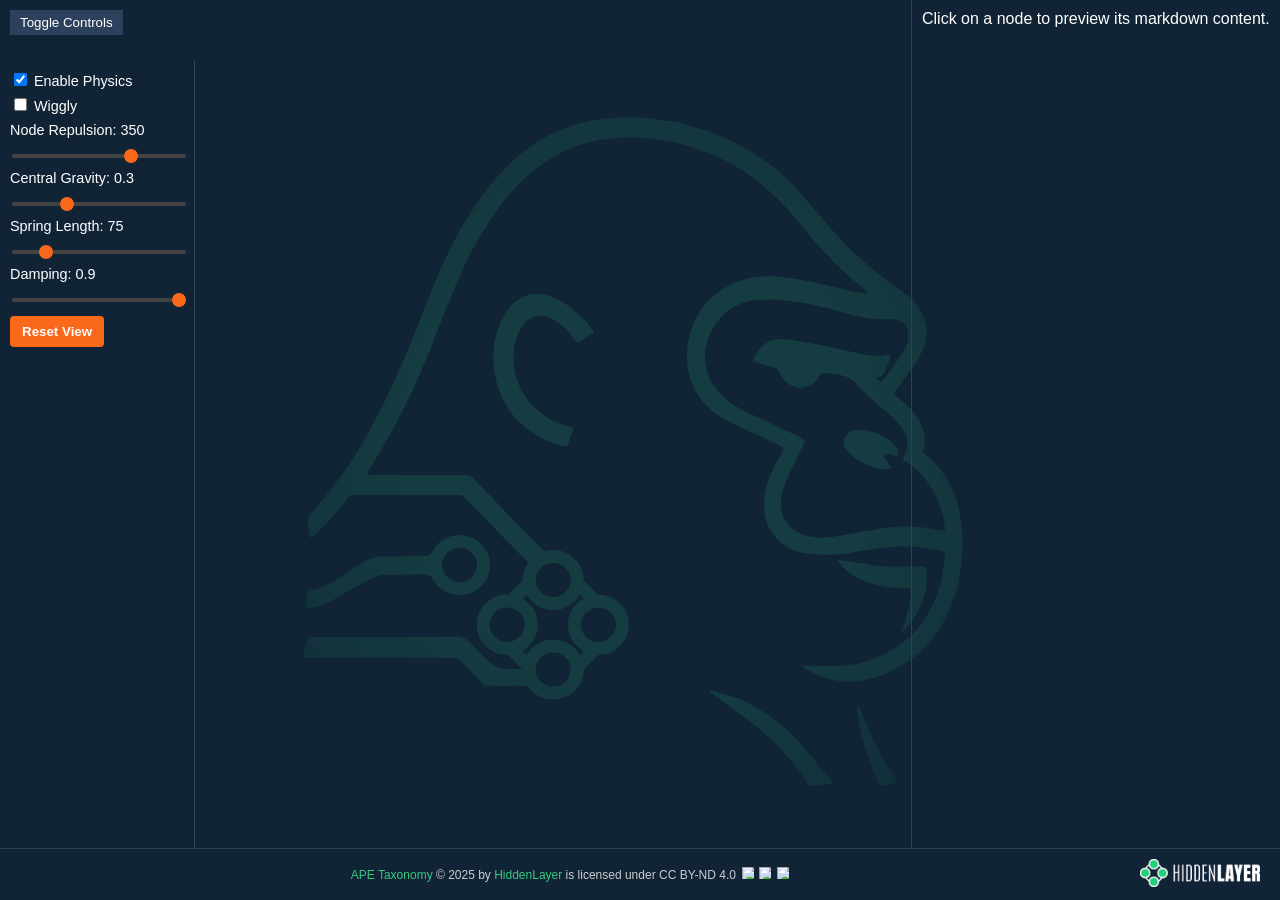
==== docs/index.html @ b2e397ca "Create index.html" ====
<!DOCTYPE html>
<html lang="en">
<head>
  <meta charset="UTF-8">
  <title>APE Viewer</title>
  <script src="https://unpkg.com/vis-network/standalone/umd/vis-network.min.js"></script>
  <script src="https://cdn.jsdelivr.net/npm/marked/marked.min.js"></script>
  <style>
    body {
      /* Removed full-page background image to avoid duplication */
      background-size: cover;
      background-position: center;
      background-repeat: no-repeat;
      font-family: sans-serif;
      margin: 0;
      padding: 0;
      background-color: #102436;
      color: white;
      display: flex;
      flex-direction: column;
      height: 100vh;
    }
    #main {
      position: relative;
    }
    #main::before {
      content: "";
      position: fixed;
      top: 50%;
      left: 50%;
      transform: translate(-50%, -50%);
      width: 75vw;
      height: 75vh;
      background-image: url('img/New_Ape.svg');
      background-size: contain;
      background-position: center;
      background-repeat: no-repeat;
      opacity: 0.15;
      z-index: -1;
      mask-image: radial-gradient(circle, rgba(0,0,0,1) 40%, rgba(0,0,0,0) 100%);
      -webkit-mask-image: radial-gradient(circle, rgba(0,0,0,1) 40%, rgba(0,0,0,0) 100%);
    }
    #sidebar, #network, #preview {
      background-color: transparent !important;
      backdrop-filter: none;
      border: none;
      box-shadow: none;
      z-index: 1;
      position: relative;
      color: white;
      padding: 10px;
      flex: 1;
      overflow-y: auto;
    }
    #main {
      display: flex;
      flex: 1;
      overflow: hidden;
    }
    #sidebar {
      margin-top: 60px;
      width: 125px;
      border-right: 1px solid rgba(255, 255, 255, 0.15);
      padding: 10px;
      transition: width 0.3s ease;
      background-color: transparent;
    }
    #sidebar.hidden {
      display: none;
    }
    #toggle-sidebar {
      position: absolute;
      top: 10px;
      left: 10px;
      background: #2e415c;
      color: white;
      border: none;
      padding: 5px 10px;
      cursor: pointer;
      z-index: 1000;
    }
    #network {
      flex: 2;
      position: relative;
      background-color: transparent;
    }
    #network::before {
      content: "";
      position: absolute;
      top: 0;
      left: 0;
      width: 100%;
      height: 100%;
      background-image: url('ape_no_background.png');
      background-size: cover;
      background-position: center;
      background-repeat: no-repeat;
      opacity: 0.15;
      z-index: 0;
    }
    #network canvas {
      position: relative;
      z-index: 1;
    }
    #network::before {
      content: "";
      display: none;
    }
    #network canvas {
      position: relative;
      z-index: 1;
    }
     #sidebar{
      flex: 0.5;
      background-color: #102436;
      position: relative;
    }
    #network{
      flex: 2;
      background-color: #102436;
      position: relative;
    }
    #preview {
      background-color: transparent;
      flex: 1;
      padding: 10px;
      background-color: #1b2d47;
      overflow-y: auto;
      border-left: 1px solid #2e415c;
      color: white;
    }
    .slider-group {
      margin-top: 8px;
    }
    .slider-group label {
      display: block;
      margin-bottom: 4px;
    }
    input[type="range"] {
      width: 100%;
    }
    #preview h1 {
      color: #37C980;
    }
    #preview h2 {
      color: #FFCE02;
    }
    #preview h3 {
      color: #2D84C1;
    }
    #preview p, #preview li, #preview code {
      color: white;
    }
    #preview pre code {
      display: block;
      background: #333;
      padding: 10px;
      border-radius: 4px;
      white-space: pre-wrap;
      word-wrap: break-word;
      overflow-x: hidden;
    }
    a.wikilink {
      color: #37C980;
      cursor: pointer;
    }
    #preview a {
      color: #FA681B;
    }
    #sidebar label,
  .slider-group label {
    font-size: 0.9rem;
    font-weight: 500;
    margin-bottom: 6px;
    display: block;
  }
  #sidebar input[type="range"] {
    appearance: none;
    height: 4px;
    border-radius: 2px;
    background: #444;
    outline: none;
    margin-top: 4px;
  }
  #sidebar input[type="range"]::-webkit-slider-thumb {
    appearance: none;
    width: 14px;
    height: 14px;
    border-radius: 50%;
    background: #FA681B;
    cursor: pointer;
  }
  #sidebar button#reset-view {
    margin-top: 10px;
    background-color: #FA681B;
    color: #fff;
    border: none;
    padding: 8px 12px;
    border-radius: 4px;
    font-weight: bold;
    cursor: pointer;
    transition: background-color 0.3s ease;
  }
  #sidebar button#reset-view:hover {
    background-color: #cc5600;
  }
</style>
</head>
<body>
  <button id="toggle-sidebar">Toggle Controls</button>
  <div id="main">
    <div id="sidebar">
      <label><input type="checkbox" id="toggle-physics" checked> Enable Physics</label>
      <label><input type="checkbox" id="toggle-smooth"> Wiggly</label>
      <div class="slider-group">
        <label for="repulsion">Node Repulsion: <span id="repulsion-val">350</span></label>
        <input type="range" id="repulsion" min="0" max="500" value="350">
      </div>
      <div class="slider-group">
        <label for="central-gravity">Central Gravity: <span id="gravity-val">0.3</span></label>
        <input type="range" id="central-gravity" min="0" max="1" step="0.01" value="0.3">
      </div>
      <div class="slider-group">
        <label for="spring-length">Spring Length: <span id="spring-length-val">75</span></label>
        <input type="range" id="spring-length" min="10" max="400" value="75">
      </div>
      <div class="slider-group">
        <label for="damping">Damping: <span id="damping-val">0.9</span></label>
        <input type="range" id="damping" min="0.01" max="0.5" step="0.01" value="0.9">
      </div>
      <button id="reset-view">Reset View</button>
    </div>
    <div id="network"></div>
    <div id="preview">Click on a node to preview its markdown content.</div></div>
<div style="width: 100%; display: flex; justify-content: space-between; align-items: center; padding: 10px 20px; font-size: 0.75rem; font-family: sans-serif; color: #ccc; border-top: 1px solid #2e415c; background-color: #102436; box-sizing: border-box;">
  <div style="flex: 1; text-align: center;">
    <a href="https://github.com/hiddenlayerai/ape-taxonomy" style="color: #37C980; text-decoration: none;">APE Taxonomy</a> © 2025 by
    <a href="https://hiddenlayer.com" style="color: #37C980; text-decoration: none;">HiddenLayer</a> is licensed under
    <a href="https://creativecommons.org/licenses/by-nd/4.0/" style="color: #ccc; text-decoration: none;">CC BY-ND 4.0</a>
    <img src="https://mirrors.creativecommons.org/presskit/icons/cc.svg" style="max-width: 1em; max-height:1em; margin-left: .2em;">
    <img src="https://mirrors.creativecommons.org/presskit/icons/by.svg" style="max-width: 1em; max-height:1em; margin-left: .2em;">
    <img src="https://mirrors.creativecommons.org/presskit/icons/nd.svg" style="max-width: 1em; max-height:1em; margin-left: .2em;">
  </div>
  <div style="flex-shrink: 0;">
    <img src="img/HL_Logo_Line.png" alt="HL Logo" style="height: 28px; margin-left: 20px;">
  </div>
</div>
<script>
    let network;
    let options;
    let nodes;

    document.getElementById('toggle-sidebar').addEventListener('click', () => {
      document.getElementById('sidebar').classList.toggle('hidden');
    });

    function renderMarkdownFromFile(filePath) {
      fetch(filePath)
        .then(response => response.text())
        .then(text => {
          const wikilinked = text.replace(/\[\[([^\]|]+)(?:\|([^\]]+))?\]\]/g, (match, target, alias) => {
            const file = target.trim().endsWith(".md") ? target.trim() : `${target.trim()}.md`;
            const label = alias || file;
            return `<a href="#" data-node="${file}" class="wikilink">${label}</a>`;
          });
          document.getElementById('preview').innerHTML = marked.parse(wikilinked, { breaks: true });

          Array.from(document.querySelectorAll('.wikilink')).forEach(link => {
            link.addEventListener('click', (e) => {
              e.preventDefault();
              const node = e.target.getAttribute('data-node');
              if (node && nodes.get(node)) {
                network.selectNodes([node]);
                network.focus(node, { animation: true });
                renderMarkdownFromFile(node);
              }
            });
          });
        })
        .catch(() => {
          document.getElementById('preview').textContent = "Unable to load markdown file.";
        });
    }

    fetch('md_graph.json')
      .then(response => response.json())
      .then(data => {
        nodes = new vis.DataSet(
          data.nodes.map(n => ({
            id: n.id,
            label: n.label,
            title: undefined,
            shape: 'dot',
            size: 20,
            font: { size: 14, color: 'white' },
            color: n.color || '#37C980'
          }))
        );

        const edges = new vis.DataSet(
          data.edges.map(e => ({
            from: e.source,
            to: e.target,
            arrows: 'to',
            color: { color: 'white' }
          }))
        );

        const container = document.getElementById('network');
        options = {
          physics: {
            enabled: true,
            stabilization: true,
            solver: 'repulsion',
            repulsion: {
              nodeDistance: 350,
              centralGravity: 0.08,
              springLength: 75,
              springConstant: 0.05,
              damping: 0.4
            }
          },
          edges: {
            smooth: false
          },
          layout: {
            improvedLayout: true
          }
        };

        network = new vis.Network(container, { nodes, edges }, options);
        network.moveTo({ scale: 0.1 }); // Adjust between 0.1 (zoomed out) to 1+ (zoomed in)
        network.fit({ animation: false, scale: 0.1 });

        document.getElementById('toggle-smooth').addEventListener('change', (e) => {
          options.edges.smooth = e.target.checked;
          network.setOptions({ edges: { smooth: options.edges.smooth } });
        });

        document.getElementById('toggle-physics').addEventListener('change', (e) => {
          network.setOptions({ physics: { enabled: e.target.checked } });
        });

        document.getElementById('repulsion').addEventListener('input', (e) => {
          const val = parseInt(e.target.value);
          document.getElementById('repulsion-val').textContent = val;
          options.physics.repulsion.nodeDistance = val;
          network.setOptions({ physics: options.physics });
        });

        document.getElementById('central-gravity').addEventListener('input', (e) => {
          const val = parseFloat(e.target.value);
          document.getElementById('gravity-val').textContent = val;
          options.physics.repulsion.centralGravity = val;
          network.setOptions({ physics: options.physics });
        });

        document.getElementById('spring-length').addEventListener('input', (e) => {
          const val = parseInt(e.target.value);
          document.getElementById('spring-length-val').textContent = val;
          options.physics.repulsion.springLength = val;
          network.setOptions({ physics: options.physics });
        });

        document.getElementById('damping').addEventListener('input', (e) => {
          const val = parseFloat(e.target.value);
          document.getElementById('damping-val').textContent = val;
          options.physics.repulsion.damping = val;
          network.setOptions({ physics: options.physics });
        });

        document.getElementById('reset-view').addEventListener('click', () => {
          network.fit({ animation: true });
        });

        network.on("click", function (params) {
          if (params.nodes.length > 0) {
            const nodeId = params.nodes[0];
            renderMarkdownFromFile(nodeId);
          }
        });
      });
  </script>
 
</body>
</html>
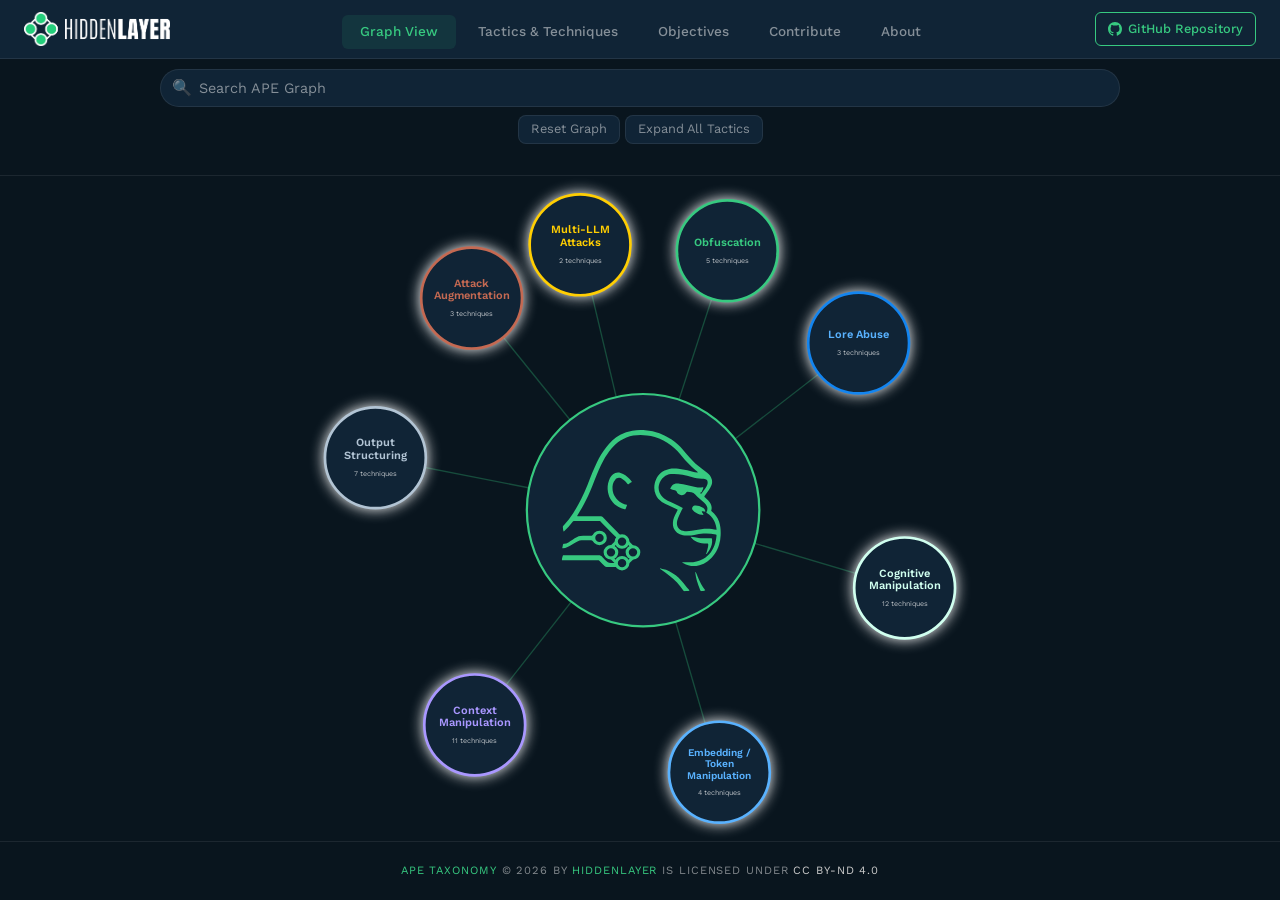
==== commit 3413b50e: "APE v3" ====
--- a/docs/index.html
+++ b/docs/index.html
@@ -1,386 +1,82 @@
 <!DOCTYPE html>
 <html lang="en">
 <head>
-  <meta charset="UTF-8">
-  <title>APE Viewer</title>
-  <script src="https://unpkg.com/vis-network/standalone/umd/vis-network.min.js"></script>
-  <script src="https://cdn.jsdelivr.net/npm/marked/marked.min.js"></script>
-  <style>
-    body {
-      /* Removed full-page background image to avoid duplication */
-      background-size: cover;
-      background-position: center;
-      background-repeat: no-repeat;
-      font-family: sans-serif;
-      margin: 0;
-      padding: 0;
-      background-color: #102436;
-      color: white;
-      display: flex;
-      flex-direction: column;
-      height: 100vh;
-    }
-    #main {
-      position: relative;
-    }
-    #main::before {
-      content: "";
-      position: fixed;
-      top: 50%;
-      left: 50%;
-      transform: translate(-50%, -50%);
-      width: 75vw;
-      height: 75vh;
-      background-image: url('img/New_Ape.svg');
-      background-size: contain;
-      background-position: center;
-      background-repeat: no-repeat;
-      opacity: 0.15;
-      z-index: -1;
-      mask-image: radial-gradient(circle, rgba(0,0,0,1) 40%, rgba(0,0,0,0) 100%);
-      -webkit-mask-image: radial-gradient(circle, rgba(0,0,0,1) 40%, rgba(0,0,0,0) 100%);
-    }
-    #sidebar, #network, #preview {
-      background-color: transparent !important;
-      backdrop-filter: none;
-      border: none;
-      box-shadow: none;
-      z-index: 1;
-      position: relative;
-      color: white;
-      padding: 10px;
-      flex: 1;
-      overflow-y: auto;
-    }
-    #main {
-      display: flex;
-      flex: 1;
-      overflow: hidden;
-    }
-    #sidebar {
-      margin-top: 60px;
-      width: 125px;
-      border-right: 1px solid rgba(255, 255, 255, 0.15);
-      padding: 10px;
-      transition: width 0.3s ease;
-      background-color: transparent;
-    }
-    #sidebar.hidden {
-      display: none;
-    }
-    #toggle-sidebar {
-      position: absolute;
-      top: 10px;
-      left: 10px;
-      background: #2e415c;
-      color: white;
-      border: none;
-      padding: 5px 10px;
-      cursor: pointer;
-      z-index: 1000;
-    }
-    #network {
-      flex: 2;
-      position: relative;
-      background-color: transparent;
-    }
-    #network::before {
-      content: "";
-      position: absolute;
-      top: 0;
-      left: 0;
-      width: 100%;
-      height: 100%;
-      background-image: url('ape_no_background.png');
-      background-size: cover;
-      background-position: center;
-      background-repeat: no-repeat;
-      opacity: 0.15;
-      z-index: 0;
-    }
-    #network canvas {
-      position: relative;
-      z-index: 1;
-    }
-    #network::before {
-      content: "";
-      display: none;
-    }
-    #network canvas {
-      position: relative;
-      z-index: 1;
-    }
-     #sidebar{
-      flex: 0.5;
-      background-color: #102436;
-      position: relative;
-    }
-    #network{
-      flex: 2;
-      background-color: #102436;
-      position: relative;
-    }
-    #preview {
-      background-color: transparent;
-      flex: 1;
-      padding: 10px;
-      background-color: #1b2d47;
-      overflow-y: auto;
-      border-left: 1px solid #2e415c;
-      color: white;
-    }
-    .slider-group {
-      margin-top: 8px;
-    }
-    .slider-group label {
-      display: block;
-      margin-bottom: 4px;
-    }
-    input[type="range"] {
-      width: 100%;
-    }
-    #preview h1 {
-      color: #37C980;
-    }
-    #preview h2 {
-      color: #FFCE02;
-    }
-    #preview h3 {
-      color: #2D84C1;
-    }
-    #preview p, #preview li, #preview code {
-      color: white;
-    }
-    #preview pre code {
-      display: block;
-      background: #333;
-      padding: 10px;
-      border-radius: 4px;
-      white-space: pre-wrap;
-      word-wrap: break-word;
-      overflow-x: hidden;
-    }
-    a.wikilink {
-      color: #37C980;
-      cursor: pointer;
-    }
-    #preview a {
-      color: #FA681B;
-    }
-    #sidebar label,
-  .slider-group label {
-    font-size: 0.9rem;
-    font-weight: 500;
-    margin-bottom: 6px;
-    display: block;
-  }
-  #sidebar input[type="range"] {
-    appearance: none;
-    height: 4px;
-    border-radius: 2px;
-    background: #444;
-    outline: none;
-    margin-top: 4px;
-  }
-  #sidebar input[type="range"]::-webkit-slider-thumb {
-    appearance: none;
-    width: 14px;
-    height: 14px;
-    border-radius: 50%;
-    background: #FA681B;
-    cursor: pointer;
-  }
-  #sidebar button#reset-view {
-    margin-top: 10px;
-    background-color: #FA681B;
-    color: #fff;
-    border: none;
-    padding: 8px 12px;
-    border-radius: 4px;
-    font-weight: bold;
-    cursor: pointer;
-    transition: background-color 0.3s ease;
-  }
-  #sidebar button#reset-view:hover {
-    background-color: #cc5600;
-  }
-</style>
+  <meta charset="UTF-8" />
+  <meta name="viewport" content="width=device-width, initial-scale=1.0" />
+  <title>HiddenLayer APE</title>
+  <link rel="icon" href="favicon.ico" />
+  <link rel="preconnect" href="https://fonts.googleapis.com" />
+  <link rel="preconnect" href="https://fonts.gstatic.com" crossorigin />
+  <link href="https://fonts.googleapis.com/css2?family=Work+Sans:wght@400;500;600&family=Roboto+Mono:wght@400&display=swap" rel="stylesheet" />
+  <link rel="stylesheet" href="css/main.css" />
+  <script type="module" src="js/graph.js"></script>
 </head>
-<body>
-  <button id="toggle-sidebar">Toggle Controls</button>
-  <div id="main">
-    <div id="sidebar">
-      <label><input type="checkbox" id="toggle-physics" checked> Enable Physics</label>
-      <label><input type="checkbox" id="toggle-smooth"> Wiggly</label>
-      <div class="slider-group">
-        <label for="repulsion">Node Repulsion: <span id="repulsion-val">350</span></label>
-        <input type="range" id="repulsion" min="0" max="500" value="350">
-      </div>
-      <div class="slider-group">
-        <label for="central-gravity">Central Gravity: <span id="gravity-val">0.3</span></label>
-        <input type="range" id="central-gravity" min="0" max="1" step="0.01" value="0.3">
-      </div>
-      <div class="slider-group">
-        <label for="spring-length">Spring Length: <span id="spring-length-val">75</span></label>
-        <input type="range" id="spring-length" min="10" max="400" value="75">
-      </div>
-      <div class="slider-group">
-        <label for="damping">Damping: <span id="damping-val">0.9</span></label>
-        <input type="range" id="damping" min="0.01" max="0.5" step="0.01" value="0.9">
-      </div>
-      <button id="reset-view">Reset View</button>
+<body class="graph-page">
+
+  <!-- ── Header + Navigation ── -->
+  <header>
+    <a href="/index.html" class="nav-logo-link">
+      <img src="images/logo.png" alt="HiddenLayer APE Home" class="nav-logo" />
+    </a>
+    <div class="header-actions">
+      <a href="https://github.com/hiddenlayerai/ape-taxonomy" target="_blank" rel="noopener noreferrer"
+         class="header-btn">
+        <svg height="14" viewBox="0 0 16 16" width="14" aria-hidden="true"><path fill-rule="evenodd" d="M8 0C3.58 0 0 3.58 0 8c0 3.54 2.29 6.53 5.47 7.59.4.07.55-.17.55-.38 0-.19-.01-.82-.01-1.49-2.01.37-2.53-.49-2.69-.94-.09-.23-.48-.94-.82-1.13-.28-.15-.68-.52-.01-.53.63-.01 1.08.58 1.23.82.72 1.21 1.87.87 2.33.66.07-.52.28-.87.51-1.07-1.78-.2-3.64-.89-3.64-3.95 0-.87.31-1.59.82-2.15-.08-.2-.36-1.02.08-2.12 0 0 .67-.21 2.2.82.64-.18 1.32-.27 2-.27.68 0 1.36.09 2 .27 1.53-1.04 2.2-.82 2.2-.82.44 1.1.16 1.92.08 2.12.51.56.82 1.27.82 2.15 0 3.07-1.87 3.75-3.65 3.95.29.25.54.73.54 1.48 0 1.07-.01 1.93-.01 2.2 0 .21.15.46.55.38A8.013 8.013 0 0016 8c0-4.42-3.58-8-8-8z"></path></svg>
+        GitHub Repository
+      </a>
     </div>
-    <div id="network"></div>
-    <div id="preview">Click on a node to preview its markdown content.</div></div>
-<div style="width: 100%; display: flex; justify-content: space-between; align-items: center; padding: 10px 20px; font-size: 0.75rem; font-family: sans-serif; color: #ccc; border-top: 1px solid #2e415c; background-color: #102436; box-sizing: border-box;">
-  <div style="flex: 1; text-align: center;">
-    <a href="https://github.com/hiddenlayerai/ape-taxonomy" style="color: #37C980; text-decoration: none;">APE Taxonomy</a> © 2025 by
-    <a href="https://hiddenlayer.com" style="color: #37C980; text-decoration: none;">HiddenLayer</a> is licensed under
+    <nav id="main-nav">
+      <a href="index.html" class="nav-link active">Graph View</a>
+      <a href="ttps.html" class="nav-link">Tactics & Techniques</a>
+      <a href="objectives.html" class="nav-link">Objectives</a>
+      <a href="contribute.html" class="nav-link">Contribute</a>
+      <a href="about.html" class="nav-link">About</a>
+    </nav>
+  </header>
+
+
+  <!-- ── Graph Search ── -->
+  <div id="graph-controls">
+    <div class="search-wrap">
+      <span class="search-icon" aria-hidden="true">&#128269;</span>
+      <input type="text"
+             id="graph-search-input"
+             placeholder="Search APE Graph"
+             autocomplete="off"
+             spellcheck="false" />
+      <button id="graph-clear-btn" aria-label="Clear search">&#x2715;</button>
+    </div>
+    <div class="graph-action-buttons">
+      <button id="graph-reset-btn" aria-label="Reset graph view">Reset Graph</button>
+      <button id="graph-expand-all-btn" aria-label="Expand all tactics">Expand All Tactics</button>
+    </div>
+  </div>
+
+  <!-- ── Graph Search Results ── -->
+  <div id="graph-results-panel" hidden>
+    <div id="graph-results-count"></div>
+    <div id="graph-results-list"></div>
+    <div id="graph-no-results" hidden>
+      <p>No techniques matched your search.</p>
+      <small>Try a different keyword.</small>
+    </div>
+  </div>
+
+  <!-- ── Graph ── -->
+  <main id="graph-main">
+    <svg id="graph-svg"></svg>
+  </main>
+  <footer class="site-footer">
+    <a href="https://github.com/hiddenlayerai/ape-taxonomy" style="color: #37C980; text-decoration: none;">APE Taxonomy</a> 
+    <span>&nbsp;© 2026 by&nbsp;</span>
+    <a href="https://hiddenlayer.com" style="color: #37C980; text-decoration: none;">HiddenLayer</a>
+    <span>&nbsp;is licensed under&nbsp;</span>
     <a href="https://creativecommons.org/licenses/by-nd/4.0/" style="color: #ccc; text-decoration: none;">CC BY-ND 4.0</a>
-    <img src="https://mirrors.creativecommons.org/presskit/icons/cc.svg" style="max-width: 1em; max-height:1em; margin-left: .2em;">
-    <img src="https://mirrors.creativecommons.org/presskit/icons/by.svg" style="max-width: 1em; max-height:1em; margin-left: .2em;">
-    <img src="https://mirrors.creativecommons.org/presskit/icons/nd.svg" style="max-width: 1em; max-height:1em; margin-left: .2em;">
-  </div>
-  <div style="flex-shrink: 0;">
-    <img src="img/HL_Logo_Line.png" alt="HL Logo" style="height: 28px; margin-left: 20px;">
-  </div>
-</div>
-<script>
-    let network;
-    let options;
-    let nodes;
+  </footer>
+ 
+  <button id="back-to-top" title="Back to top" aria-label="Back to top">&#8679;</button>
 
-    document.getElementById('toggle-sidebar').addEventListener('click', () => {
-      document.getElementById('sidebar').classList.toggle('hidden');
-    });
-
-    function renderMarkdownFromFile(filePath) {
-      fetch(filePath)
-        .then(response => response.text())
-        .then(text => {
-          const wikilinked = text.replace(/\[\[([^\]|]+)(?:\|([^\]]+))?\]\]/g, (match, target, alias) => {
-            const file = target.trim().endsWith(".md") ? target.trim() : `${target.trim()}.md`;
-            const label = alias || file;
-            return `<a href="#" data-node="${file}" class="wikilink">${label}</a>`;
-          });
-          document.getElementById('preview').innerHTML = marked.parse(wikilinked, { breaks: true });
-
-          Array.from(document.querySelectorAll('.wikilink')).forEach(link => {
-            link.addEventListener('click', (e) => {
-              e.preventDefault();
-              const node = e.target.getAttribute('data-node');
-              if (node && nodes.get(node)) {
-                network.selectNodes([node]);
-                network.focus(node, { animation: true });
-                renderMarkdownFromFile(node);
-              }
-            });
-          });
-        })
-        .catch(() => {
-          document.getElementById('preview').textContent = "Unable to load markdown file.";
-        });
-    }
-
-    fetch('md_graph.json')
-      .then(response => response.json())
-      .then(data => {
-        nodes = new vis.DataSet(
-          data.nodes.map(n => ({
-            id: n.id,
-            label: n.label,
-            title: undefined,
-            shape: 'dot',
-            size: 20,
-            font: { size: 14, color: 'white' },
-            color: n.color || '#37C980'
-          }))
-        );
-
-        const edges = new vis.DataSet(
-          data.edges.map(e => ({
-            from: e.source,
-            to: e.target,
-            arrows: 'to',
-            color: { color: 'white' }
-          }))
-        );
-
-        const container = document.getElementById('network');
-        options = {
-          physics: {
-            enabled: true,
-            stabilization: true,
-            solver: 'repulsion',
-            repulsion: {
-              nodeDistance: 350,
-              centralGravity: 0.08,
-              springLength: 75,
-              springConstant: 0.05,
-              damping: 0.4
-            }
-          },
-          edges: {
-            smooth: false
-          },
-          layout: {
-            improvedLayout: true
-          }
-        };
-
-        network = new vis.Network(container, { nodes, edges }, options);
-        network.moveTo({ scale: 0.1 }); // Adjust between 0.1 (zoomed out) to 1+ (zoomed in)
-        network.fit({ animation: false, scale: 0.1 });
-
-        document.getElementById('toggle-smooth').addEventListener('change', (e) => {
-          options.edges.smooth = e.target.checked;
-          network.setOptions({ edges: { smooth: options.edges.smooth } });
-        });
-
-        document.getElementById('toggle-physics').addEventListener('change', (e) => {
-          network.setOptions({ physics: { enabled: e.target.checked } });
-        });
-
-        document.getElementById('repulsion').addEventListener('input', (e) => {
-          const val = parseInt(e.target.value);
-          document.getElementById('repulsion-val').textContent = val;
-          options.physics.repulsion.nodeDistance = val;
-          network.setOptions({ physics: options.physics });
-        });
-
-        document.getElementById('central-gravity').addEventListener('input', (e) => {
-          const val = parseFloat(e.target.value);
-          document.getElementById('gravity-val').textContent = val;
-          options.physics.repulsion.centralGravity = val;
-          network.setOptions({ physics: options.physics });
-        });
-
-        document.getElementById('spring-length').addEventListener('input', (e) => {
-          const val = parseInt(e.target.value);
-          document.getElementById('spring-length-val').textContent = val;
-          options.physics.repulsion.springLength = val;
-          network.setOptions({ physics: options.physics });
-        });
-
-        document.getElementById('damping').addEventListener('input', (e) => {
-          const val = parseFloat(e.target.value);
-          document.getElementById('damping-val').textContent = val;
-          options.physics.repulsion.damping = val;
-          network.setOptions({ physics: options.physics });
-        });
-
-        document.getElementById('reset-view').addEventListener('click', () => {
-          network.fit({ animation: true });
-        });
-
-        network.on("click", function (params) {
-          if (params.nodes.length > 0) {
-            const nodeId = params.nodes[0];
-            renderMarkdownFromFile(nodeId);
-          }
-        });
-      });
-  </script>
- 
+  
 </body>
 </html>
+
--- a/docs/css/main.css
+++ b/docs/css/main.css
@@ -0,0 +1,3210 @@
+/* ============================================================
+   HiddenLayer APE Stylesheet
+
+   Organization
+   1. Design Tokens
+   2. Reset & Base
+   3. Header & Navigation
+   4. Search & Results
+   5. Page Layout
+   6. Matrix & Categories
+   7. Cards & Accordions
+   8. Objectives Page
+   9. Industry Page
+   10. Modal & Prompt Examples
+   11. Graph Page
+   12. Detail Pages
+   13. Contribute Page
+   14. About Page
+   15. Animations
+   16. Responsive Breakpoints
+   17. Footer & Floating Actions
+   ============================================================ */
+
+/* ============================================================
+   Design Tokens
+   ============================================================ */
+:root {
+  --bg:           #09151E;
+  --bg-card:      #102436;
+  --bg-header:    #09151E;
+  --accent:       #37C980;
+  --accent-dim:   #37C980;
+  --text:         #FAFAFA;
+  --text-muted:   rgba(250,250,250,0.5);
+  --border:       rgba(250,250,250,0.08);
+  --highlight-bg: rgba(55, 201, 128, 0.25);
+  --highlight-color: #37C980;
+  --shadow-card:  0 2px 8px rgba(0,0,0,0.35);
+  --shadow-hover:  0 6px 20px rgba(0,0,0,0.55);
+  --radius:       8px;
+  --font:         'Work Sans', system-ui, sans-serif;
+  --transition:   0.2s ease;
+}
+
+/* ============================================================
+   Reset & Base
+   ============================================================ */
+*, *::before, *::after { box-sizing: border-box; margin: 0; padding: 0; }
+
+html { font-size: 16px; scroll-behavior: smooth; }
+
+body {
+  font-family: var(--font);
+  background: var(--bg);
+  color: var(--text);
+  min-height: 100vh;
+  display: grid; 
+  grid-template-rows: auto minmax(0, 1fr) auto;
+  flex-direction: column;
+  line-height: 1.6;
+  overflow-x: hidden;
+}
+
+a:hover { text-decoration: underline; }
+
+mark {
+  background: var(--highlight-bg);
+  color: var(--highlight-color);
+  border-radius: 2px;
+  padding: 0 1px;
+}
+
+footer a:hover {
+  color: var(--text);
+}
+
+#modal-body {
+  padding: 20px 18px;
+  overflow-y: auto;
+}
+
+.modal-examples-list li a:hover {
+  text-decoration: underline;
+}
+
+.detail-breadcrumbs a:hover {
+  color: var(--text);
+}
+
+.detail-meta h2 {
+  margin: 0 0 10px;
+  font-size: 0.98rem;
+  color: var(--text);
+}
+
+body:has(#controls) {
+  grid-template-rows: auto auto minmax(0, 1fr) auto;
+}
+
+html,
+body {
+  width: 100%;
+  max-width: 100%;
+  overflow-x: hidden;
+}
+
+/* ============================================================
+   Header & Navigation
+   ============================================================ */
+header {
+  background: #102436;
+  border-bottom: 1px solid var(--border);
+  padding: 9px 24px;
+  display: grid;
+  grid-template-columns: auto 1fr auto;
+  grid-template-rows: auto auto;
+  align-items: center;
+  column-gap: 16px;
+  row-gap: 6px;
+  position: sticky;
+  top: 0;
+  z-index: 100;
+}
+
+header > .nav-logo { grid-column: 1; grid-row: 1 / 3; align-self: center; }
+
+.header-center { grid-column: 2; grid-row: 1; }
+
+.header-actions { grid-column: 3; grid-row: 1 / 3; align-self: center; }
+
+header > #main-nav { grid-column: 2; grid-row: 2; display: flex; justify-content: center; gap: 4px; }
+
+.header-center {
+  display: flex;
+  flex-direction: column;
+  align-items: center;
+  gap: 18px;
+  min-width: 0;
+}
+
+.header-actions {
+  display: flex;
+  flex-direction: column;
+  align-items: stretch;
+  gap: 8px;
+  flex-shrink: 0;
+}
+
+.header-btn {
+  display: inline-flex;
+  align-items: center;
+  justify-content: center;
+  gap: 6px;
+  font-size: clamp(0.72rem, 1.3vw, 0.8rem);
+  font-weight: 500;
+  font-family: var(--font);
+  color: var(--accent);
+  border: 1px solid var(--accent);
+  border-radius: 6px;
+  padding: 6px 12px;
+  min-height: 32px;
+  white-space: nowrap;
+  text-decoration: none;
+  transition: background var(--transition), color var(--transition);
+}
+
+.header-btn:hover {
+  background: var(--accent);
+  color: var(--bg);
+  text-decoration: none;
+}
+
+.header-btn svg {
+  fill: currentColor;
+  flex-shrink: 0;
+}
+
+#site-title {
+  font-size: clamp(1.2rem, 2.5vw, 1.8rem);
+  line-height: 1.25;
+  font-weight: 600;
+  color: #FAFAFA;
+  letter-spacing: -0.01em;
+  text-align: center;
+}
+
+.matrix-scroll .category-header {
+  height: 96px;
+  min-height: 96px;
+  max-height: 96px;
+  display: flex;
+  align-items: center;
+  justify-content: center;
+  padding: 8px 6px;
+  margin-bottom: 12px;
+  text-align: center;
+}
+
+#objectives-content .category-header {
+  padding: 0;
+  margin-bottom: 0;
+  min-width: 0;
+  width: 100%;
+  min-height: 150px;
+  display: flex;
+  align-items: center;
+  justify-content: center;
+  gap: 12px;
+}
+
+.card:hover > .card-header .card-name,
+.card:hover > .objective-expand-toggle .card-name {
+  color: var(--accent);
+}
+
+.card-header {
+  display: flex;
+  align-items: flex-start;
+  justify-content: space-between;
+  gap: 12px;
+  padding: 14px 16px;
+  cursor: pointer;
+  user-select: none;
+  -webkit-user-select: none;
+}
+
+.card-header-text { flex: 1; min-width: 0; }
+
+#modal-header {
+  display: flex;
+  align-items: center;
+  justify-content: space-between;
+  padding: 14px 18px;
+  border-bottom: 1px solid var(--border);
+  flex-shrink: 0;
+}
+
+header > #main-nav {
+  position: static;
+  background: none;
+  border: none;
+  padding: 0;
+  min-height: auto;
+}
+
+header > .nav-logo-link {
+  grid-column: 1;
+  grid-row: 1 / 3;
+  align-self: center;
+}
+
+.nav-logo {
+  height: clamp(22px, 4vw, 34px);
+  width: auto;
+  display: block;
+}
+
+.nav-logo-link {
+  display: inline-block;
+}
+
+.nav-logo-link:hover {
+  text-decoration: none;
+}
+
+.nav-link {
+  font-size: clamp(0.75rem, 1.4vw, 0.85rem);
+  font-weight: 500;
+  color: var(--text-muted);
+  padding: 6px 18px;
+  border-radius: 6px;
+  text-decoration: none;
+  transition: color var(--transition), background var(--transition);
+}
+
+.nav-link:hover {
+  color: var(--text);
+  text-decoration: none;
+}
+
+.nav-link.active {
+  color: var(--accent);
+  background: rgba(55,201,128,0.1);
+}
+
+.detail-nav-section-title {
+  font-size: 0.7rem;
+  letter-spacing: 0.08em;
+  text-transform: uppercase;
+  color: var(--text-muted);
+  margin: 0 6px 10px;
+}
+
+.detail-example-header {
+  display: flex;
+  justify-content: space-between;
+  align-items: center;
+  gap: 12px;
+  padding: 10px 14px;
+  border-bottom: 1px solid var(--border);
+  color: var(--text-muted);
+  font-size: 0.7rem;
+  text-transform: uppercase;
+  letter-spacing: 0.08em;
+}
+
+.detail-objective-nav-item.depth-1 {
+  margin-bottom: 2px;
+}
+
+.detail-objective-nav-item.depth-1 .detail-technique-link {
+  border-radius: 6px;
+}
+
+.detail-example-header.standalone {
+  margin-bottom: 12px;
+  border: 1px solid var(--border);
+  border-radius: 12px;
+  background: var(--bg);
+}
+
+.category-name-btn,
+.card-header {
+  color: inherit;
+  text-decoration: none;
+}
+
+.category-name-btn:hover,
+.card-header:hover {
+  text-decoration: none;
+}
+
+.matrix-scroll .objective-category .category-header {
+  height: 104px;
+  min-height: 104px;
+  max-height: 104px;
+  padding: 8px 6px;
+}
+
+.objective-card .card-header,
+.objective-card-header {
+  width: 100%;
+  max-width: 100%;
+  border: 0;
+  background: transparent;
+  color: inherit;
+  font-family: var(--font);
+}
+
+.objective-category,
+.objective-card,
+.objective-card .card-header,
+.objective-card-header,
+.objective-impact-btn,
+.objective-impact-name,
+.objective-card .card-name {
+  min-width: 0;
+  max-width: 100%;
+}
+
+.objective-card .card-header {
+  align-items: center;
+  min-height: 58px;
+}
+
+.integrity-domain-header {
+  display: flex;
+  gap: 14px;
+  align-items: flex-start;
+}
+
+.integrity-domain .objective-card .card-header {
+  min-height: 40px;
+  padding: 8px 12px;
+}
+
+header {
+  position: relative;
+  display: grid;
+  grid-template-columns: 220px 1fr 220px;
+  align-items: center;
+  padding: 9px 24px;
+}
+
+header > #main-nav {
+  grid-column: 2;
+  display: flex;
+  justify-content: center;
+  align-items: center;
+  gap: 4px;
+}
+
+.header-actions {
+  position: absolute;
+  right: 24px;
+  top: 50%;
+  transform: translateY(-50%);
+}
+
+.nav-logo-link {
+  grid-column: 1;
+  justify-self: start;
+}
+
+.header-actions {
+  grid-column: 3;
+  justify-self: end;
+
+  position: static;
+  transform: none;
+}
+
+.integrity-domain-header,
+.objective-subtype-header {
+  gap: 0;
+}
+
+.objective-group-header {
+  display: flex;
+  align-items: center;
+  justify-content: flex-start;
+}
+
+.objective-nested-panel .objective-card .card-header {
+  min-height: 38px;
+  padding: 8px 10px;
+}
+
+#content.objectives-matrix .objective-impact-group .objective-card .card-header {
+  min-height: 40px;
+  padding: 8px 12px;
+}
+
+.card:hover > .card-header .card-name,
+.card:hover > .objective-expand-toggle .card-name {
+  color: var(--accent);
+}
+
+.objective-nested-panel .card:hover > .card-header .card-name,
+.objective-nested-panel .card:hover > .objective-expand-toggle .card-name {
+  color: var(--accent);
+}
+
+.detail-nav-section-title {
+  margin: 0 6px 14px;
+  font-size: 0.72rem;
+  font-weight: 500;
+  letter-spacing: 0.12em;
+  text-transform: uppercase;
+  color: rgba(250, 250, 250, 0.52);
+}
+
+/* ============================================================
+   Search & Results
+   ============================================================ */
+#controls {
+  background: var(--bg);
+  border-bottom: 1px solid var(--border);
+  padding: 12px 24px;
+}
+
+.search-wrap {
+  max-width: 680px;
+  margin: 0 auto;
+  position: relative;
+  display: flex;
+  align-items: center;
+}
+
+.search-icon {
+  position: absolute;
+  left: 12px;
+  color: var(--text-muted);
+  pointer-events: none;
+  font-size: 1rem;
+}
+
+#search-input,
+#graph-search-input {
+  width: 100%;
+  padding: 10px 44px 10px 38px;
+  background: var(--bg-card);
+  border: 1px solid var(--border);
+  border-radius: 24px;
+  color: var(--text);
+  font-size: 0.9rem;
+  font-family: var(--font);
+  outline: none;
+  transition: border-color var(--transition), box-shadow var(--transition);
+}
+
+#search-input::placeholder,
+#graph-search-input::placeholder { color: var(--text-muted); }
+
+#search-input:focus,
+#graph-search-input:focus {
+  border-color: var(--accent);
+  box-shadow: 0 0 0 3px rgba(55,201,128,0.15);
+}
+
+#clear-btn,
+#graph-clear-btn {
+  position: absolute;
+  right: 8px;
+  background: none;
+  border: none;
+  color: var(--text-muted);
+  cursor: pointer;
+  font-size: 1rem;
+  padding: 8px;
+  border-radius: 50%;
+  display: none;
+  line-height: 1;
+  transition: color var(--transition);
+}
+
+#clear-btn:hover,
+#graph-clear-btn:hover { color: var(--text); }
+
+#clear-btn.visible,
+#graph-clear-btn.visible { display: block; }
+
+#results-count {
+  font-size: 0.8rem;
+  color: var(--text-muted);
+  margin-bottom: 16px;
+  min-height: 1.2em;
+}
+
+#content.search-mode {
+  display: flex;
+  flex-direction: column;
+  align-items: stretch;
+  max-width: 800px;
+  margin: 0 auto;
+  width: 100%;
+  gap: 0;
+}
+
+#content.search-mode .search-result-card {
+  width: 100%;
+  margin-bottom: 8px;
+}
+
+.search-result-tactic {
+  font-size: 0.7rem;
+  font-weight: 500;
+  text-transform: uppercase;
+  letter-spacing: 0.07em;
+  color: var(--accent);
+  margin-bottom: 3px;
+}
+
+.search-result-name {
+  text-align: left !important;
+  font-size: 1rem !important;
+  margin-bottom: 0 !important;
+}
+
+.search-result-snippet {
+  font-size: 0.82rem;
+  color: var(--text-muted);
+  line-height: 1.55;
+  margin-top: 5px;
+  display: -webkit-box;
+  -webkit-line-clamp: 2;
+  -webkit-box-orient: vertical;
+  overflow: hidden;
+}
+
+#no-results {
+  text-align: center;
+  padding: 60px 24px;
+  color: var(--text-muted);
+  display: none;
+}
+
+#no-results.visible { display: block; }
+
+#no-results p { font-size: 1rem; margin-bottom: 8px; }
+
+#no-results small { font-size: 0.8rem; }
+
+#graph-controls .search-wrap { width: 100%; max-width: 800px; }
+
+#graph-results-count {
+  font-size: 0.8rem;
+  color: var(--text-muted);
+  margin-bottom: 10px;
+  min-height: 1.2em;
+}
+
+#graph-no-results {
+  text-align: center;
+  padding: 32px 24px;
+  color: var(--text-muted);
+}
+
+#graph-no-results[hidden] { display: none; }
+
+#graph-no-results p { font-size: 1rem; margin-bottom: 8px; }
+
+#graph-no-results small { font-size: 0.8rem; }
+
+#graph-svg.searching .graph-node {
+  opacity: 0.08;
+  transition: opacity 0.2s ease;
+}
+
+#graph-svg.searching .graph-node.match {
+  opacity: 1;
+}
+
+#graph-svg.searching .edge-tactic,
+#graph-svg.searching .edge-tech {
+  opacity: 0.04;
+}
+
+#graph-svg.searching .edge-tech.match {
+  opacity: 1;
+}
+
+#graph-svg.searching .edge-tactic.match {
+  opacity: 1;
+  stroke-opacity: 1;
+  stroke-width: 2.5;
+}
+
+#graph-svg.searching .graph-node-center {
+  opacity: 1;
+}
+
+.detail-sidebar-search {
+  width: 100%;
+  padding: 10px 12px;
+  background: var(--bg);
+  border: 1px solid var(--border);
+  border-radius: 10px;
+  color: var(--text);
+  font-size: 0.9rem;
+  font-family: var(--font);
+  outline: none;
+  margin-bottom: 16px;
+  transition: border-color var(--transition), box-shadow var(--transition);
+}
+
+.detail-sidebar-search:focus {
+  border-color: var(--accent);
+  box-shadow: 0 0 0 3px rgba(55,201,128,0.15);
+}
+
+.detail-sidebar-search::placeholder {
+  color: var(--text-muted);
+}
+
+#results-count:empty {
+  display: none;
+}
+
+/* ============================================================
+   Page Layout
+   ============================================================ */
+main {
+  flex: 1;
+  padding-top: 8px;
+  width: 100%;
+  max-width: 1800px;
+  margin-left: auto;
+  margin-right: auto;
+  overflow-x: auto;
+  min-height: 0;
+  overflow-y: auto;
+  align-self: start;
+}
+
+.content-section {
+  margin-bottom: 72px;
+}
+
+.section-label {
+  font-size: clamp(1.2rem, 2.5vw, 1.8rem);
+  font-weight: 600;
+  letter-spacing: 0.02em;
+  color: #37C980;
+  border-bottom: 1px solid var(--border);
+  padding-bottom: 10px;
+  margin-bottom: 8px;
+  text-align: center;
+}
+
+.section-subtitle {
+  font-size: 0.95rem;
+  font-weight: 400;
+  color: var(--text-muted);
+  text-align: center;
+  margin-bottom: 20px;
+}
+
+.content-section:first-of-type {
+  margin-top: 0;
+}
+
+main {
+  overflow-x: hidden;
+}
+
+/* ============================================================
+   Matrix & Categories
+   ============================================================ */
+.matrix-scroll-wrap {
+  position: relative;
+}
+
+.matrix-scroll-wrap::before,
+.matrix-scroll-wrap::after {
+  content: '';
+  position: absolute;
+  top: 0;
+  bottom: 0;
+  width: 32px;
+  pointer-events: none;
+  z-index: 10;
+  transition: opacity 0.25s ease;
+}
+
+.matrix-scroll-wrap::before {
+  left: 0;
+  background: linear-gradient(to right, var(--bg), transparent);
+  opacity: 0;
+}
+
+.matrix-scroll-wrap::after {
+  right: 0;
+  background: linear-gradient(to left, var(--bg), transparent);
+  opacity: 0;
+}
+
+.matrix-scroll-wrap.scroll-fade-left::before { opacity: 1; }
+
+.matrix-scroll-wrap.scroll-fade-right::after { opacity: 1; }
+
+.matrix-scroll {
+  overflow-x: auto;
+  scrollbar-width: thin;
+  scrollbar-color: var(--accent) var(--bg-card);
+}
+
+.matrix-scroll::-webkit-scrollbar {
+  display: block;
+  height: 10px;
+}
+
+.matrix-scroll::-webkit-scrollbar-track {
+  background: var(--bg-card);
+  border-radius: 999px;
+}
+
+.matrix-scroll::-webkit-scrollbar-thumb {
+  background: var(--accent);
+  border-radius: 999px;
+}
+
+.matrix-scroll .category {
+  display: flex;
+  flex-direction: column;
+}
+
+.matrix-scroll .category-name-btn {
+  width: 100%;
+  height: 100%;
+  display: flex;
+  align-items: center;
+  justify-content: center;
+}
+
+.matrix-scroll .category-name {
+  display: block;
+  line-height: 1.25;
+  white-space: normal;
+  word-break: normal;
+  overflow-wrap: break-word;
+  text-align: center;
+}
+
+#content {
+  display: grid;
+  grid-template-columns: repeat(8, minmax(0, 1fr));
+  align-items: flex-start;
+  gap: 12px;
+  width: 100%;
+  align-content: start;
+}
+
+.category {
+  min-width: 0;
+}
+
+#objectives-content .category {
+  flex: unset;
+  width: 100%;
+  max-width: none;
+  min-width: 0;
+  background: var(--bg-card);
+  border: 1px solid var(--border);
+  border-radius: var(--radius);
+  box-shadow: var(--shadow-card);
+  padding: 18px 18px;
+  transition: box-shadow var(--transition), border-color var(--transition);
+  cursor: pointer;
+  display: flex;
+  align-items: stretch;
+}
+
+#objectives-content .category:hover {
+  box-shadow: var(--shadow-hover);
+  border-color: rgba(250,250,250,0.15);
+}
+
+#objectives-content .category-name {
+  color: #D0FFEF;
+  text-align: center;
+  min-width: 0;
+  flex: 1 1 auto;
+  white-space: normal;
+  overflow-wrap: break-word; 
+  word-break: normal; 
+  line-height: 1.32;
+}
+
+#objectives-content .category:hover .category-name {
+  color: var(--accent);
+}
+
+.category-name {
+  font-size: 1.17rem;
+  font-weight: 600;
+  color: #D0FFEF;
+  letter-spacing: 0.02em;
+  text-align: center;
+}
+
+.category-name-btn {
+  display: inline-flex;
+  align-items: center;
+  gap: 5px;
+  cursor: pointer;
+  border-radius: 4px;
+  user-select: none;
+  -webkit-user-select: none;
+  transition: color var(--transition);
+}
+
+.category-name-btn:hover .category-name,
+.category-name-btn:focus .category-name {
+  color: var(--accent);
+}
+
+.tactic-arrow {
+  flex-shrink: 0;
+  font-size: 1.1rem;
+  color: var(--text-muted);
+  line-height: 1;
+  margin-left: 4px;
+  transition: color var(--transition);
+}
+
+.category-name-btn:hover .tactic-arrow,
+.category-name-btn:focus .tactic-arrow {
+  color: var(--accent);
+}
+
+#content.objectives-matrix {
+  grid-template-columns: repeat(4, minmax(0, 1fr));
+  gap: 12px;
+  width: 100%;
+  min-width: 0;
+}
+
+#content.objectives-matrix {
+  grid-template-columns: repeat(3, minmax(300px, 1fr));
+  gap: 44px;
+  align-items: start;
+  max-width: 1680px;
+  margin: 0 auto;
+}
+
+#content.objectives-matrix .objective-column-heading {
+  min-height: 52px !important;
+  margin-bottom: 2px !important;
+}
+
+#content.objectives-matrix 
+.objective-category[data-impact-id="HLG02"] 
+.objective-impact-group::before {
+  background: #37C980;
+}
+
+#content.objectives-matrix 
+.objective-category[data-impact-id="HLG01"] 
+.objective-impact-name {
+  color: #59B2FF;
+}
+
+#content.objectives-matrix 
+.objective-category[data-impact-id="HLG02"] 
+.objective-impact-name {
+  color: #37C980;
+}
+
+#content.objectives-matrix 
+.objective-category[data-impact-id="HLG03"] 
+.objective-impact-name {
+  color: #FFCE02;
+}
+
+#content.objectives-matrix 
+.objective-category[data-impact-id="HLG01"] 
+.objective-heading-link:hover 
+.objective-impact-name {
+  color: #A8DBFF;
+  text-shadow: 0 0 10px rgba(89,178,255,0.35);
+}
+
+#content.objectives-matrix 
+.objective-category[data-impact-id="HLG02"] 
+.objective-heading-link:hover 
+.objective-impact-name {
+  color: #8DFFC2;
+  text-shadow: 0 0 10px rgba(55,201,128,0.35);
+}
+
+#content.objectives-matrix 
+.objective-category[data-impact-id="HLG03"] 
+.objective-heading-link:hover 
+.objective-impact-name {
+  color: #FFF07A;
+  text-shadow: 0 0 10px rgba(255,206,2,0.35);
+}
+
+#content.objectives-matrix .objective-category .objective-column-heading {
+  display: flex;
+  justify-content: center;
+  align-items: flex-start;
+  text-align: center;
+}
+
+#content.objectives-matrix .objective-category .objective-heading-link {
+  width: 100%;
+  display: flex;
+  flex-direction: column;
+  align-items: center !important;
+  justify-content: flex-start;
+  text-align: center !important;
+}
+
+#content.objectives-matrix .objective-category .objective-heading-copy {
+  width: 100%;
+  display: flex;
+  flex-direction: column;
+  align-items: center !important;
+  text-align: center !important;
+}
+
+#content.objectives-matrix .objective-category .objective-impact-name,
+#content.objectives-matrix .objective-category .objective-impact-description {
+  width: 100%;
+  text-align: center !important;
+}
+
+#content.objectives-matrix .objective-impact-group {
+  position: relative;
+  padding: 18px 20px 14px;
+  margin-bottom: 14px;
+  background: rgba(16, 36, 54, 0.62);
+  border: 1px solid rgba(250, 250, 250, 0.10);
+  border-radius: 10px;
+  box-shadow: var(--shadow-card);
+  overflow: hidden;
+}
+
+#content.objectives-matrix .objective-impact-group::before {
+  content: '';
+  position: absolute;
+  inset: 0 auto 0 0;
+  width: 4px;
+  background: var(--domain-accent, var(--accent));
+}
+
+#content.objectives-matrix .objective-impact-group-confidentiality {
+  --domain-accent: #59B2FF;
+}
+
+#content.objectives-matrix .objective-impact-group-integrity {
+  --domain-accent: #37C980;
+}
+
+#content.objectives-matrix .objective-impact-group-availability {
+  --domain-accent: #FFCE02;
+}
+
+#content.objectives-matrix .objective-impact-group .objective-group-description {
+  display: block;
+  font-size: 0.86rem;
+  line-height: 1.45;
+  color: rgba(250, 250, 250, 0.68);
+}
+
+#content.objectives-matrix .objective-impact-group .integrity-domain-divider {
+  height: 1px;
+  margin: 16px 0 10px;
+  background: linear-gradient(to right, var(--domain-accent), transparent);
+  opacity: 0.8;
+}
+
+#content.objectives-matrix .objective-impact-group > .objective-subtype-cards,
+#content.objectives-matrix .objective-impact-group .objective-subtype-cards {
+  position: relative;
+}
+
+#content.objectives-matrix .objective-impact-group .objective-card {
+  margin-bottom: 7px;
+  background: rgba(16, 36, 54, 0.9);
+}
+
+#content.objectives-matrix .objective-impact-group .objective-card .card-name {
+  font-size: 0.86rem;
+}
+
+/* ============================================================
+   Cards & Accordions
+   ============================================================ */
+#objectives-content .card-chevron {
+  flex: 0 0 auto;
+  align-self: center;
+}
+
+.card {
+  background: var(--bg-card);
+  border: 1px solid var(--border);
+  border-radius: var(--radius);
+  margin-bottom: 8px;
+  box-shadow: var(--shadow-card);
+  transition: box-shadow var(--transition), border-color var(--transition);
+  overflow: hidden;
+}
+
+.card:hover {
+  box-shadow: var(--shadow-hover);
+  border-color: rgba(250,250,250,0.15);
+}
+
+.card-name {
+  font-size: 0.95rem;
+  font-weight: 500;
+  color: #FAFAFA;
+  margin-bottom: 4px;
+  text-align: center;
+}
+
+.card-chevron {
+  flex-shrink: 0;
+  color: var(--text-muted);
+  font-size: 1.1rem;
+  margin-top: 2px;
+}
+
+.card-share {
+  display: inline-flex;
+  align-items: center;
+  gap: 5px;
+  font-size: 0.75rem;
+  color: var(--text-muted);
+  cursor: pointer;
+  margin-top: 12px;
+  padding: 6px 10px;
+  border-radius: 4px;
+  transition: color var(--transition), background var(--transition);
+  background: none;
+  border: none;
+  font-family: var(--font);
+}
+
+.card-share:hover { color: var(--accent); background: rgba(55,201,128,0.08); }
+
+.objective-card .card-name {
+  line-height: 1.35;
+}
+
+.objective-impact-name,
+.objective-card .card-name {
+  overflow-wrap: anywhere;
+}
+
+.objective-card .card-name {
+  text-align: left;
+  font-weight: 600;
+  line-height: 1.35;
+}
+
+.integrity-domain .objective-card .card-name {
+  font-size: 0.86rem;
+}
+
+.objective-expand-toggle {
+  width: 100%;
+  border: 0;
+  background: transparent;
+  color: inherit;
+  font-family: var(--font);
+}
+
+.objective-card-expandable > .objective-expand-toggle {
+  cursor: pointer;
+}
+
+.objective-card-expandable.expanded > .objective-expand-toggle .objective-expand-chevron {
+  color: var(--accent);
+}
+
+.objective-expand-chevron {
+  transition: transform var(--transition), color var(--transition);
+}
+
+.objective-nested-panel {
+  padding: 0 12px 10px 12px;
+  border-top: 1px solid rgba(250, 250, 250, 0.08);
+}
+
+.objective-nested-panel[hidden] {
+  display: none;
+}
+
+.objective-nested-panel .objective-card {
+  margin: 8px 0 0;
+  background: rgba(9, 21, 30, 0.42);
+  border-color: rgba(250, 250, 250, 0.09);
+  box-shadow: none;
+}
+
+.objective-nested-panel .objective-card .card-name {
+  font-size: 0.82rem;
+}
+
+.objective-nested-panel .objective-nested-panel {
+  margin-left: 8px;
+  padding-right: 0;
+}
+
+.card:hover .objective-nested-panel .card-name {
+  color: #FAFAFA;
+}
+
+.card-chevron,
+.objective-expand-chevron {
+  transform: none !important;
+  transition: color var(--transition);
+}
+
+.objective-card-expandable.expanded > .objective-expand-toggle .objective-expand-chevron {
+  transform: none !important;
+  color: var(--accent);
+}
+
+.objective-nested-panel {
+  position: relative;
+  margin-left: 12px;
+  padding: 0 12px 10px 14px;
+  border-top: 1px solid rgba(250, 250, 250, 0.08);
+}
+
+.objective-nested-panel::before {
+  content: '';
+  position: absolute;
+  top: 10px;
+  bottom: 10px;
+  left: 0;
+  width: 2px;
+  border-radius: 999px;
+  background: rgba(55, 201, 128, 0.28);
+}
+
+.objective-card-expandable.expanded > .objective-nested-panel::before {
+  background: rgba(55, 201, 128, 0.55);
+  box-shadow: 0 0 10px rgba(55, 201, 128, 0.18);
+}
+
+/* ============================================================
+   Objectives Page
+   ============================================================ */
+#objectives-content {
+  display: grid;
+  grid-template-columns: repeat(5, 1fr);
+  gap: 12px;
+  width: 100%;
+  margin: 0 auto;
+}
+
+.detail-technique-list,
+.detail-objective-subtype-list {
+  list-style: none;
+  margin: 0;
+  padding: 0;
+}
+
+.detail-objective-subtype-list {
+  margin: 4px 0 10px 14px;
+  padding-left: 12px;
+  border-left: 3px solid rgba(55, 201, 128, 0.28);
+}
+
+.detail-objective-subtype-list .detail-technique-link {
+  padding: 7px 10px;
+  font-size: 0.82rem;
+  line-height: 1.45;
+  color: rgba(250, 250, 250, 0.78);
+}
+
+.detail-objective-subtype-list .detail-technique-link:hover {
+  color: var(--text);
+  background: rgba(55, 201, 128, 0.08);
+}
+
+.detail-objective-subtype-list .detail-technique-link.active {
+  color: var(--text);
+  background: rgba(55, 201, 128, 0.16);
+  box-shadow: inset 3px 0 0 var(--accent);
+}
+
+.detail-objective-child-indicator,
+.detail-objective-child-spacer {
+  display: inline-block;
+  width: 12px;
+  margin-right: 6px;
+  color: var(--text-muted);
+}
+
+.objective-category {
+  min-width: 0;
+  width: 100%;
+}
+
+.objective-impact-btn {
+  width: 100%;
+  border: 0;
+  background: transparent;
+  color: inherit;
+  font-family: var(--font);
+}
+
+.objective-impact-name {
+  font-size: 1.08rem;
+  line-height: 1.28;
+}
+
+.objective-impact-name,
+.objective-impact-description {
+  text-align: left;
+}
+
+.objective-category {
+  background: transparent;
+  border: 0;
+  box-shadow: none;
+}
+
+.objective-column-heading {
+  min-height: 64px;
+  margin-bottom: 4px;
+}
+
+.objective-heading-link {
+  display: flex;
+  flex-direction: column;
+  align-items: flex-start;
+  text-align: left;
+  gap: 4px;
+}
+
+.objective-heading-link:hover {
+  text-decoration: none;
+}
+
+.objective-heading-icon {
+  width: 64px;
+  height: 64px;
+  border-radius: 50%;
+  display: inline-flex;
+  align-items: center;
+  justify-content: center;
+  flex: 0 0 64px;
+  color: var(--accent);
+  background: rgba(55, 201, 128, 0.08);
+  border: 1px solid rgba(55, 201, 128, 0.42);
+  box-shadow: 0 0 28px rgba(55, 201, 128, 0.08);
+  font-size: 1.55rem;
+}
+
+.objective-heading-copy {
+  align-items: flex-start;
+}
+
+.objective-impact-name {
+  display: block;
+  text-align: left;
+  color: var(--text);
+  font-size: clamp(1.2rem, 2vw, 1.55rem);
+  line-height: 1.2;
+  letter-spacing: -0.02em;
+}
+
+.objective-heading-link:hover .objective-impact-name {
+  color: var(--accent);
+}
+
+.objective-impact-description {
+  display: block;
+  color: rgba(250, 250, 250, 0.68);
+  font-size: 0.95rem;
+  line-height: 1.45;
+}
+
+.objective-card {
+  margin-bottom: 10px;
+  background: linear-gradient(180deg, rgba(19, 43, 64, 0.96), rgba(16, 36, 54, 0.96));
+  border-color: rgba(89, 178, 255, 0.18);
+}
+
+.integrity-domain {
+  position: relative;
+  padding: 18px 20px 14px;
+  margin-bottom: 14px;
+  background: rgba(16, 36, 54, 0.62);
+  border: 1px solid rgba(250, 250, 250, 0.10);
+  border-radius: 10px;
+  box-shadow: var(--shadow-card);
+  overflow: hidden;
+}
+
+.integrity-domain::before {
+  content: '';
+  position: absolute;
+  inset: 0 auto 0 0;
+  width: 4px;
+  background: var(--domain-accent, var(--accent));
+}
+
+.integrity-domain-behavioral {
+  --domain-accent: #FF9F2E;
+}
+
+.integrity-domain-system {
+  --domain-accent: #A997FF;
+}
+
+.integrity-domain-other {
+  --domain-accent: #B2C4D4;
+}
+
+.integrity-domain-icon {
+  width: 42px;
+  height: 42px;
+  border-radius: 50%;
+  display: inline-flex;
+  align-items: center;
+  justify-content: center;
+  flex: 0 0 42px;
+  color: var(--domain-accent);
+  border: 1px solid color-mix(in srgb, var(--domain-accent) 45%, transparent);
+  background: color-mix(in srgb, var(--domain-accent) 12%, transparent);
+  font-size: 1.1rem;
+}
+
+.integrity-domain-copy {
+  display: flex;
+  flex-direction: column;
+  gap: 4px;
+  min-width: 0;
+}
+
+.integrity-domain-title {
+  color: var(--domain-accent);
+  font-weight: 700;
+  font-size: 1rem;
+  line-height: 1.25;
+}
+
+.integrity-domain-description {
+  color: rgba(250, 250, 250, 0.68);
+  font-size: 0.86rem;
+  line-height: 1.45;
+}
+
+.integrity-domain-divider {
+  height: 1px;
+  margin: 16px 0 10px;
+  background: linear-gradient(to right, var(--domain-accent), transparent);
+  opacity: 0.8;
+}
+
+.integrity-domain .objective-card {
+  margin-bottom: 7px;
+  background: rgba(16, 36, 54, 0.9);
+}
+
+.detail-brand-logo,
+.objective-heading-icon,
+.integrity-domain-icon {
+  display: none !important;
+}
+
+.objective-heading-link {
+  display: flex;
+  flex-direction: column;
+  align-items: flex-start;
+  text-align: left;
+  gap: 4px;
+}
+
+.objective-heading-copy {
+  display: flex;
+  flex-direction: column;
+  align-items: flex-start;
+}
+
+.objective-impact-name,
+.objective-impact-description {
+  text-align: left;
+}
+
+.objective-column-heading {
+  min-height: 70px;
+}
+
+.objective-group-description {
+  font-size: 0.86rem;
+  line-height: 1.45;
+  color: rgba(250, 250, 250, 0.68);
+}
+
+.detail-objective-subtype-list {
+  margin: 4px 0 10px 14px;
+  padding-left: 12px;
+  border-left: 3px solid rgba(55, 201, 128, 0.28);
+}
+
+.detail-objective-subtype-list .detail-technique-link {
+  padding: 7px 10px;
+  font-size: 0.82rem;
+  line-height: 1.45;
+  color: rgba(250, 250, 250, 0.78);
+}
+
+.detail-objective-subtype-list .detail-technique-link.active {
+  background: rgba(55, 201, 128, 0.16);
+  box-shadow: inset 3px 0 0 var(--accent);
+  color: var(--text);
+}
+
+.detail-selector-panel {
+  margin-bottom: 24px;
+}
+
+/* ============================================================
+   Industry Page
+   ============================================================ */
+#industry-grid {
+  display: grid;
+  grid-template-columns: repeat(3, 1fr);
+  gap: 12px;
+  width: 100%;
+}
+
+.industry-placeholder {
+  background: var(--bg-card);
+  border: 1px solid var(--border);
+  border-radius: var(--radius);
+  box-shadow: var(--shadow-card);
+  padding: 14px 16px;
+  min-height: 100px;
+  display: flex;
+  align-items: center;
+  justify-content: center;
+  gap: 8px;
+  cursor: pointer;
+  transition: box-shadow var(--transition), border-color var(--transition);
+}
+
+.industry-placeholder:hover {
+  box-shadow: var(--shadow-hover);
+  border-color: rgba(250,250,250,0.15);
+}
+
+.industry-name {
+  font-size: 1.17rem;
+  font-weight: 600;
+  letter-spacing: 0.02em;
+  color: #D0FFEF;
+  text-align: center;
+  overflow-wrap: break-word;
+}
+
+.industry-placeholder:hover .industry-name {
+  color: var(--accent);
+}
+
+/* ============================================================
+   Modal & Prompt Examples
+   ============================================================ */
+#modal-overlay {
+  position: fixed;
+  inset: 0;
+  z-index: 200;
+  background: rgba(0,0,0,0.65);
+  display: flex;
+  align-items: center;
+  justify-content: center;
+  padding: 24px;
+}
+
+#modal-overlay[hidden] { display: none; }
+
+#modal {
+  background: var(--bg-card);
+  border: 1px solid var(--border);
+  border-radius: var(--radius);
+  box-shadow: 0 24px 64px rgba(0,0,0,0.6);
+  width: 100%;
+  max-width: 960px;
+  max-height: 85vh;
+  display: flex;
+  flex-direction: column;
+  overflow: hidden;
+}
+
+#modal-category {
+  font-size: 0.92rem;
+  color: var(--text-muted);
+  text-transform: uppercase;
+  letter-spacing: 0.06em;
+}
+
+#modal-close {
+  background: none;
+  border: none;
+  color: var(--text-muted);
+  font-size: 1rem;
+  cursor: pointer;
+  padding: 10px 12px;
+  border-radius: 4px;
+  line-height: 1;
+  transition: color var(--transition);
+}
+
+#modal-close:hover { color: var(--text); }
+
+#modal-title {
+  font-size: 1.6rem;
+  font-weight: 600;
+  color: var(--accent);
+  margin-bottom: 14px;
+  line-height: 1.3;
+}
+
+#modal-detail {
+  font-size: 1.1rem;
+  color: var(--text-muted);
+  line-height: 1.75;
+  white-space: pre-wrap;
+}
+
+.modal-examples-label {
+  font-size: 0.95rem;
+  font-weight: 600;
+  letter-spacing: 0.08em;
+  text-transform: uppercase;
+  color: var(--accent);
+  margin-top: 20px;
+  margin-bottom: 8px;
+}
+
+.modal-tactic-name {
+  font-size: 1rem;
+  color: var(--text);
+}
+
+.modal-examples-list {
+  margin: 0;
+  padding-left: 1.25em;
+  display: flex;
+  flex-direction: column;
+  gap: 6px;
+}
+
+.modal-examples-list li {
+  font-size: 1.1rem;
+  color: var(--text-muted);
+  line-height: 1.6;
+}
+
+.modal-examples-list li a {
+  color: var(--accent);
+  text-decoration: none;
+  word-break: break-all;
+}
+
+#modal-tags {
+  display: flex;
+  flex-wrap: wrap;
+  gap: 6px;
+  margin-top: 16px;
+}
+
+#modal-share {
+  margin-top: 16px;
+}
+
+.modal-example-num {
+  font-size: 0.75rem;
+  font-weight: 500;
+  color: var(--text-muted);
+  margin-top: 16px;
+  margin-bottom: 2px;
+  text-transform: uppercase;
+  letter-spacing: 0.05em;
+}
+
+.modal-example-code {
+  margin-top: 8px;
+  background: #FAFAFA;
+  border-radius: var(--radius);
+  padding: 14px 16px;
+  overflow-x: auto;
+  white-space: pre-wrap;
+  word-break: break-word;
+}
+
+.modal-example-code code {
+  font-family: 'Roboto Mono', monospace;
+  font-size: 1rem;
+  color: #102436;
+  line-height: 1.7;
+}
+
+.modal-example-disclaimer {
+  font-size: 0.8rem;
+  color: var(--text-muted);
+  margin: 6px 0 0;
+  line-height: 1.5;
+}
+
+/* ============================================================
+   Graph Page
+   ============================================================ */
+.graph-page main {
+  overflow-x: auto;
+}
+
+.graph-page #graph-main {
+  height: calc(100vh - 300px);
+  min-height: 0;
+  overflow: hidden;
+}
+
+#graph-controls {
+  background: var(--bg);
+  border-bottom: 1px solid var(--border);
+  padding: 12px 24px 10px;
+  display: flex;
+  flex-direction: column;
+  align-items: center;
+  gap: 10px;
+}
+
+#graph-reset-btn {
+  background: var(--bg-card);
+  border: 1px solid var(--border);
+  border-radius: var(--radius);
+  color: var(--text-muted);
+  cursor: pointer;
+  font-size: 0.8rem;
+  font-family: var(--font);
+  padding: 6px 10px;
+  line-height: 1;
+  transition: color var(--transition), border-color var(--transition);
+}
+
+#graph-reset-btn:hover {
+  color: var(--accent);
+  border-color: var(--accent);
+}
+
+#graph-expand-all-btn {
+  background: var(--bg-card);
+  border: 1px solid var(--border);
+  border-radius: var(--radius);
+  color: var(--text-muted);
+  cursor: pointer;
+  font-size: 0.8rem;
+  font-family: var(--font);
+  padding: 6px 10px;
+  line-height: 1;
+  transition: color var(--transition), border-color var(--transition);
+}
+
+#graph-expand-all-btn:hover {
+  color: var(--accent);
+  border-color: var(--accent);
+}
+
+#graph-results-panel {
+  background: var(--bg);
+  border-bottom: 1px solid var(--border);
+  padding: 8px 24px 16px;
+  max-height: 340px;
+  overflow-y: auto;
+}
+
+#graph-results-panel[hidden] { display: none; }
+
+#graph-results-list {
+  display: flex;
+  flex-direction: column;
+  gap: 6px;
+  max-width: 800px;
+  margin: 0 auto;
+}
+
+#graph-svg .graph-node .node-circle,
+#graph-svg .graph-node-center .node-circle {
+  fill: var(--bg-card);
+}
+
+#graph-svg .graph-node-tech.branch-lit .node-circle,
+#graph-svg .graph-node-tech.match .node-circle,
+#graph-svg .graph-node-tactic.match .node-circle {
+  fill: var(--bg-card);
+}
+
+.graph-page main {
+  padding: 0;
+  max-width: none;
+  display: flex;
+}
+
+#graph-main {
+  position: relative;
+}
+
+#graph-svg {
+  width: 100%;
+  height: 100%;
+  min-height: 0;
+  display: block;
+  cursor: grab;
+}
+
+#graph-svg:active {
+  cursor: grabbing;
+}
+
+.graph-node {
+  cursor: grab;
+}
+
+.graph-node-tactic,
+.graph-node-tech {
+  cursor: default;
+}
+
+.graph-node:active {
+  cursor: grabbing;
+}
+
+.graph-node-center {
+  cursor: grab;
+}
+
+.graph-node-center .node-circle {
+  fill: var(--bg-card);
+  stroke: var(--accent);
+  stroke-width: 2.5;
+}
+
+.graph-node-tactic .node-circle {
+  fill: var(--bg-card);
+  stroke: var(--accent);
+  stroke-width: 5;
+  transition: fill 0.15s;
+}
+
+.graph-node-tech .node-circle {
+  fill: var(--bg-card);
+  stroke-width: 5;
+  transition: fill 0.15s, stroke 0.15s;
+}
+
+.edge-tactic {
+  stroke: rgba(55,201,128,0.3);
+  stroke-width: 1.5;
+  fill: none;
+}
+
+.edge-tech {
+  stroke-width: 1;
+  fill: none;
+}
+
+.node-label-center {
+  font-family: var(--font);
+  font-size: 26px;
+  font-weight: 600;
+  fill: var(--accent);
+  pointer-events: none;
+}
+
+.node-label-tactic {
+  font-family: var(--font);
+  font-size: 16.5px;
+  font-weight: 500;
+  fill: #D0FFEF;
+  pointer-events: none;
+  transition: opacity 0.2s ease;
+}
+
+.node-label-tech {
+  font-family: var(--font);
+  font-size: 12px;
+  font-weight: 400;
+  fill: rgba(250,250,250,0.85);
+  pointer-events: none;
+}
+
+.node-label-tech-inside {
+  font-family: var(--font);
+  font-weight: 600;
+  fill: rgba(250,250,250,0.9);
+}
+
+.graph-node-tactic.color-0 .node-circle { stroke: #37C980; }
+
+.graph-node-tactic.color-0:hover .node-circle { fill: rgba(55,201,128,0.15); }
+
+.graph-node-tactic.color-0 .node-label-tactic { fill: #37C980; }
+
+.graph-node-tech.color-0 .node-circle { stroke: rgba(55,201,128,0.55); }
+
+.graph-node-tech.color-0:hover .node-circle { stroke: #37C980; fill: rgba(55,201,128,0.12); }
+
+.graph-node-tactic.color-1 .node-circle { stroke: #1385F0; }
+
+.graph-node-tactic.color-1:hover .node-circle { fill: rgba(19,133,240,0.15); }
+
+.graph-node-tactic.color-1 .node-label-tactic { fill: #59B2FF; }
+
+.graph-node-tech.color-1 .node-circle { stroke: rgba(19,133,240,0.55); }
+
+.graph-node-tech.color-1:hover .node-circle { stroke: #1385F0; fill: rgba(19,133,240,0.12); }
+
+.graph-node-tactic.color-2 .node-circle { stroke: #D0FFEF; }
+
+.graph-node-tactic.color-2:hover .node-circle { fill: rgba(208,255,239,0.12); }
+
+.graph-node-tactic.color-2 .node-label-tactic { fill: #D0FFEF; }
+
+.graph-node-tech.color-2 .node-circle { stroke: rgba(208,255,239,0.5); }
+
+.graph-node-tech.color-2:hover .node-circle { stroke: #D0FFEF; fill: rgba(208,255,239,0.1); }
+
+.graph-node-tactic.color-3 .node-circle { stroke: #59B2FF; }
+
+.graph-node-tactic.color-3:hover .node-circle { fill: rgba(89,178,255,0.15); }
+
+.graph-node-tactic.color-3 .node-label-tactic { fill: #59B2FF; }
+
+.graph-node-tech.color-3 .node-circle { stroke: rgba(89,178,255,0.55); }
+
+.graph-node-tech.color-3:hover .node-circle { stroke: #59B2FF; fill: rgba(89,178,255,0.12); }
+
+.graph-node-tactic.color-4 .node-circle { stroke: #A997FF; }
+
+.graph-node-tactic.color-4:hover .node-circle { fill: rgba(169,151,255,0.15); }
+
+.graph-node-tactic.color-4 .node-label-tactic { fill: #A997FF; }
+
+.graph-node-tech.color-4 .node-circle { stroke: rgba(169,151,255,0.55); }
+
+.graph-node-tech.color-4:hover .node-circle { stroke: #A997FF; fill: rgba(169,151,255,0.12); }
+
+.graph-node-tactic.color-5 .node-circle { stroke: #B2C4D4; }
+
+.graph-node-tactic.color-5:hover .node-circle { fill: rgba(178,196,212,0.15); }
+
+.graph-node-tactic.color-5 .node-label-tactic { fill: #B2C4D4; }
+
+.graph-node-tech.color-5 .node-circle { stroke: rgba(178,196,212,0.55); }
+
+.graph-node-tech.color-5:hover .node-circle { stroke: #B2C4D4; fill: rgba(178,196,212,0.12); }
+
+.graph-node-tactic.color-6 .node-circle { stroke: #C46952; }
+
+.graph-node-tactic.color-6:hover .node-circle { fill: rgba(196,105,82,0.15); }
+
+.graph-node-tactic.color-6 .node-label-tactic { fill: #C46952; }
+
+.graph-node-tech.color-6 .node-circle { stroke: rgba(196,105,82,0.55); }
+
+.graph-node-tech.color-6:hover .node-circle { stroke: #C46952; fill: rgba(196,105,82,0.12); }
+
+.graph-node-tactic.color-7 .node-circle { stroke: #FFCE02; }
+
+.graph-node-tactic.color-7:hover .node-circle { fill: rgba(255,206,2,0.15); }
+
+.graph-node-tactic.color-7 .node-label-tactic { fill: #FFCE02; }
+
+.graph-node-tech.color-7 .node-circle { stroke: rgba(255,206,2,0.55); }
+
+.graph-node-tech.color-7:hover .node-circle { stroke: #FFCE02; fill: rgba(255,206,2,0.12); }
+
+.graph-node-tech.branch-lit.color-0 .node-circle { stroke: #37C980;  fill: rgba(55,201,128,0.15); }
+
+.graph-node-tech.branch-lit.color-1 .node-circle { stroke: #1385F0;  fill: rgba(19,133,240,0.15); }
+
+.graph-node-tech.branch-lit.color-2 .node-circle { stroke: #D0FFEF;  fill: rgba(208,255,239,0.12); }
+
+.graph-node-tech.branch-lit.color-3 .node-circle { stroke: #59B2FF;  fill: rgba(89,178,255,0.15); }
+
+.graph-node-tech.branch-lit.color-4 .node-circle { stroke: #A997FF;  fill: rgba(169,151,255,0.15); }
+
+.graph-node-tech.branch-lit.color-5 .node-circle { stroke: #B2C4D4;  fill: rgba(178,196,212,0.15); }
+
+.graph-node-tech.branch-lit.color-6 .node-circle { stroke: #C46952;  fill: rgba(196,105,82,0.15); }
+
+.graph-node-tech.branch-lit.color-7 .node-circle { stroke: #FFCE02;  fill: rgba(255,206,2,0.15); }
+
+.edge-tech.branch-lit { stroke-opacity: 0.85; }
+
+.node-label-tactic-inside {
+  font-family: var(--font);
+  font-weight: 600;
+  fill: #FAFAFA;
+}
+
+.node-label-tactic-count {
+  font-family: var(--font);
+  font-weight: 400;
+  fill: rgba(250,250,250,0.72);
+}
+
+.graph-node-tactic .node-circle {
+  fill: rgba(16, 36, 54, 0.92);
+  stroke-width: 3;
+}
+
+.tight-paragraph-break {
+  display: block;
+  height: 10px;
+}
+
+/* ============================================================
+   Detail Pages
+   ============================================================ */
+.detail-page {
+  min-height: 100vh;
+}
+
+.detail-app {
+  display: grid;
+  grid-template-columns: 320px 1fr;
+  min-height: 0;
+  overflow: hidden;
+}
+
+.detail-sidebar {
+  position: sticky;
+  top: 0;
+  height: auto;
+  max-height: 100%;
+  overflow-y: auto;
+  background: #102436;
+  border-right: 1px solid var(--border);
+  padding: 20px 16px 28px;
+}
+
+.detail-brand {
+  display: flex;
+  align-items: center;
+  gap: 12px;
+  padding: 4px 4px 16px;
+  margin-bottom: 16px;
+  border-bottom: 1px solid var(--border);
+}
+
+.detail-brand-logo {
+  height: 28px;
+  width: auto;
+  flex-shrink: 0;
+}
+
+.detail-brand-title {
+  font-size: 0.98rem;
+  font-weight: 600;
+  color: var(--text);
+}
+
+.detail-brand-subtitle {
+  font-size: 0.78rem;
+  color: var(--text-muted);
+  margin-top: 2px;
+}
+
+.detail-tactic-toggle {
+  display: flex;
+  align-items: center;
+  justify-content: space-between;
+  width: 100%;
+  padding: 10px 10px;
+  border: 0;
+  border-radius: 8px;
+  background: transparent;
+  color: var(--text);
+  font-weight: 600;
+  font-family: var(--font);
+  font-size: 0.95rem;
+  text-align: left;
+  cursor: pointer;
+  transition: background var(--transition), color var(--transition);
+}
+
+.detail-tactic-toggle:hover {
+  background: rgba(250,250,250,0.05);
+}
+
+.detail-tactic-toggle.active-parent {
+  background: rgba(250,250,250,0.06);
+}
+
+.detail-tactic-toggle-left {
+  display: inline-flex;
+  align-items: center;
+  gap: 8px;
+  min-width: 0;
+}
+
+.detail-tactic-chevron {
+  display: inline-block;
+  width: 12px;
+  transition: transform var(--transition);
+  color: var(--text-muted);
+  flex-shrink: 0;
+}
+
+.detail-tactic-toggle.expanded .detail-tactic-chevron {
+  transform: rotate(90deg);
+}
+
+.detail-technique-list {
+  list-style: none;
+  margin: 4px 0 10px;
+  padding: 0;
+}
+
+.detail-technique-link {
+  display: block;
+  padding: 8px 10px 8px 22px;
+  border-radius: 8px;
+  color: rgba(250,250,250,0.85);
+  font-size: 0.88rem;
+  text-decoration: none;
+  transition: background var(--transition), color var(--transition);
+}
+
+.detail-technique-link:hover {
+  background: rgba(250,250,250,0.05);
+  color: var(--text);
+  text-decoration: none;
+}
+
+.detail-technique-link.active {
+  background: rgba(55,201,128,0.14);
+  color: var(--text);
+  box-shadow: inset 3px 0 0 var(--accent);
+}
+
+.detail-main {
+  min-width: 0;
+  min-height: 0;
+  overflow-y: auto;
+  padding: 24px;
+  max-width: none;
+  margin: 0;
+}
+
+.detail-page-wrap {
+  width: 100%;
+  max-width: 1320px;
+  margin: 0 auto;
+}
+
+.detail-mobile-topbar {
+  display: none;
+  align-items: center;
+  justify-content: space-between;
+  gap: 12px;
+  margin-bottom: 16px;
+}
+
+.detail-toggle-nav {
+  border: 1px solid var(--border);
+  background: var(--bg-card);
+  color: var(--text);
+  border-radius: 8px;
+  padding: 10px 12px;
+  font-family: var(--font);
+  font-weight: 600;
+  cursor: pointer;
+}
+
+.detail-breadcrumbs {
+  display: flex;
+  flex-wrap: wrap;
+  gap: 8px;
+  color: var(--text-muted);
+  font-size: 0.82rem;
+  margin-bottom: 18px;
+}
+
+.detail-breadcrumbs a {
+  color: var(--text-muted);
+}
+
+.detail-headline {
+  display: grid;
+  grid-template-columns: minmax(0, 1fr) 320px;
+  gap: 20px;
+  align-items: start;
+  margin-bottom: 24px;
+}
+
+.detail-hero,
+.detail-meta,
+.detail-panel {
+  background: var(--bg-card);
+  border: 1px solid var(--border);
+  border-radius: 12px;
+  box-shadow: var(--shadow-card);
+}
+
+.detail-hero {
+  padding: 24px;
+}
+
+.detail-eyebrow {
+  display: inline-flex;
+  align-items: center;
+  gap: 8px;
+  padding: 7px 10px;
+  border: 1px solid rgba(55,201,128,0.35);
+  background: rgba(55,201,128,0.08);
+  color: #D0FFEF;
+  border-radius: 999px;
+  font-size: 0.74rem;
+  font-weight: 600;
+  margin-bottom: 14px;
+}
+
+.detail-hero h1 {
+  margin: 0 0 10px;
+  font-size: clamp(1.9rem, 4vw, 2.8rem);
+  line-height: 1.08;
+  color: var(--text);
+}
+
+.detail-hero-desc {
+  margin: 0;
+  color: rgba(250,250,250,0.82);
+  font-size: 1rem;
+  line-height: 1.75;
+  max-width: none;
+}
+
+.detail-meta {
+  padding: 18px;
+  position: sticky;
+  top: 24px;
+}
+
+.detail-meta-row {
+  padding: 12px 0;
+  border-top: 1px solid var(--border);
+}
+
+.detail-meta-row:first-of-type {
+  border-top: 0;
+  padding-top: 4px;
+}
+
+.detail-meta-label {
+  font-size: 0.68rem;
+  text-transform: uppercase;
+  letter-spacing: 0.08em;
+  color: var(--text-muted);
+  margin-bottom: 6px;
+}
+
+.detail-meta-value {
+  font-size: 0.9rem;
+  line-height: 1.5;
+  word-break: break-word;
+}
+
+.detail-content-grid {
+  display: grid;
+  grid-template-columns: minmax(0, 1fr);
+  gap: 20px;
+}
+
+.detail-panel {
+  padding: 22px;
+}
+
+.detail-panel h2 {
+  margin: 0 0 14px;
+  font-size: 1.2rem;
+  color: var(--text);
+}
+
+.detail-panel p,
+.detail-panel li {
+  color: rgba(250,250,250,0.84);
+  line-height: 1.75;
+  font-size: 0.95rem;
+}
+
+.detail-chips {
+  display: flex;
+  flex-wrap: wrap;
+  gap: 10px;
+}
+
+.detail-chip {
+  display: inline-flex;
+  align-items: center;
+  padding: 8px 12px;
+  border-radius: 999px;
+  background: rgba(250,250,250,0.04);
+  border: 1px solid var(--border);
+  font-size: 0.82rem;
+  color: var(--text);
+}
+
+.detail-example-box {
+  background: var(--bg);
+  border: 1px solid var(--border);
+  border-radius: 12px;
+  overflow: hidden;
+}
+
+.detail-example-box pre {
+  margin: 0;
+  padding: 0px;
+  white-space: pre-wrap;
+  word-break: break-word;
+  color: var(--text);
+  font-size: 0.84rem;
+  line-height: 1.7;
+  overflow: auto;
+  font-family: 'Roboto Mono', monospace;
+}
+
+.detail-list-clean {
+  margin: 0;
+  padding-left: 18px;
+}
+
+.detail-empty {
+  color: var(--text-muted);
+  font-style: italic;
+}
+
+.detail-tactic-inline-link {
+  color: var(--text);
+  text-decoration: none;
+}
+
+.detail-tactic-inline-link:hover {
+  text-decoration: none;
+}
+
+.detail-tactic-inline-link.active {
+  color: var(--text);
+}
+
+.detail-table-wrap {
+  width: 100%;
+  overflow-x: auto;
+  border: 1px solid var(--border);
+  border-radius: 12px;
+  background: var(--bg);
+}
+
+.detail-table {
+  width: 100%;
+  border-collapse: collapse;
+  min-width: 760px;
+}
+
+.detail-table th,
+.detail-table td {
+  padding: 14px 16px;
+  text-align: left;
+  vertical-align: top;
+  border-bottom: 1px solid var(--border);
+}
+
+.detail-table th {
+  font-size: 0.74rem;
+  text-transform: uppercase;
+  letter-spacing: 0.08em;
+  color: var(--text-muted);
+  background: rgba(255,255,255,0.02);
+}
+
+.detail-table td {
+  font-size: 0.92rem;
+  line-height: 1.7;
+  color: rgba(250,250,250,0.84);
+}
+
+.detail-table tr:last-child td {
+  border-bottom: 0;
+}
+
+.detail-table-name {
+  white-space: nowrap;
+}
+
+.detail-table-empty {
+  color: var(--text-muted);
+  font-style: italic;
+}
+
+.detail-tactic-row {
+  display: flex;
+  align-items: center;
+  gap: 8px;
+}
+
+.detail-tactic-row .detail-tactic-toggle {
+  width: 36px;
+  min-width: 36px;
+  padding: 10px 8px;
+  justify-content: center;
+}
+
+.detail-tactic-row .detail-tactic-inline-link {
+  flex: 1;
+  display: block;
+  padding: 10px 10px;
+  border-radius: 8px;
+  color: var(--text);
+  font-weight: 600;
+  text-decoration: none;
+  transition: background var(--transition), color var(--transition);
+}
+
+.detail-tactic-row .detail-tactic-inline-link:hover {
+  background: rgba(250,250,250,0.05);
+  text-decoration: none;
+}
+
+.detail-tactic-row .detail-tactic-inline-link.active {
+  background: rgba(250,250,250,0.06);
+}
+
+.detail-accordion-item {
+  border: 1px solid var(--border);
+  border-radius: 12px;
+  background: var(--bg);
+  overflow: hidden;
+  margin-bottom: 14px;
+}
+
+.detail-accordion-toggle {
+  width: 100%;
+  border: 0;
+  background: transparent;
+  color: var(--text);
+  padding: 14px 16px;
+  text-align: left;
+  cursor: pointer;
+  font-family: var(--font);
+  font-size: 0.98rem;
+  font-weight: 600;
+  display: flex;
+  align-items: center;
+  justify-content: space-between;
+}
+
+.detail-accordion-toggle:hover {
+  background: rgba(250,250,250,0.04);
+}
+
+.detail-accordion-left {
+  display: inline-flex;
+  align-items: center;
+  gap: 10px;
+}
+
+.detail-accordion-toggle.expanded .detail-tactic-chevron {
+  transform: rotate(90deg);
+}
+
+.detail-accordion-panel {
+  padding: 0 16px 16px;
+  border-top: 1px solid var(--border);
+}
+
+.unknown-technique-flash {
+  position: fixed;
+  top: 96px;
+  left: 50%;
+  transform: translateX(-50%);
+  z-index: 9999;
+
+  max-width: 420px;
+  width: calc(100% - 32px);
+
+  padding: 14px 44px 14px 16px;
+  border: 1px solid rgba(224, 92, 92, 0.35);
+  border-radius: 12px;
+  background: #1f1416;
+  color: var(--text-main);
+  box-shadow: 0 12px 32px rgba(0, 0, 0, 0.35);
+}
+
+.unknown-technique-flash strong {
+  display: block;
+  margin-bottom: 4px;
+}
+
+.unknown-technique-flash span {
+  color: var(--text-muted);
+}
+
+.unknown-technique-flash button {
+  position: absolute;
+  top: 8px;
+  right: 10px;
+  border: 0;
+  background: transparent;
+  color: inherit;
+  font-size: 20px;
+  cursor: pointer;
+}
+
+.unknown-technique-flash {
+  animation: flash-slide-in 220ms ease-out;
+}
+
+.prompt-highlight {
+  background: rgba(55, 201, 128, 0.28);
+  color: #FAFAFA;
+  border-radius: 3px;
+  padding: 0 2px;
+}
+
+#detail-example-prompts {
+  display: flex;
+  flex-direction: column;
+  gap: 12px;
+}
+
+.detail-prompt-example {
+  border-top: 1px solid var(--border);
+  padding: 14px;
+}
+
+.detail-prompt-example:first-child {
+  border-top: 0;
+}
+
+.detail-prompt-label {
+  color: var(--text-muted);
+  font-size: 0.72rem;
+  font-weight: 600;
+  text-transform: uppercase;
+  letter-spacing: 0.08em;
+  margin-bottom: 8px;
+}
+
+.detail-prompt-example pre {
+  margin: 0;
+  padding: 0;
+  white-space: pre-wrap;
+  word-break: break-word;
+  color: var(--text);
+  font-size: 0.84rem;
+  line-height: 1.7;
+  overflow: auto;
+  font-family: 'Roboto Mono', monospace;
+}
+
+.detail-prompt-topbar {
+  display: flex;
+  align-items: center;
+  justify-content: space-between;
+  gap: 12px;
+  margin-bottom: 8px;
+}
+
+.detail-prompt-label {
+  margin-bottom: 0;
+}
+
+.detail-prompt-copy {
+  border: 1px solid var(--border);
+  background: rgba(250,250,250,0.04);
+  color: var(--text-muted);
+  border-radius: 8px;
+  padding: 6px 10px;
+  font-family: var(--font);
+  font-size: 0.74rem;
+  cursor: pointer;
+}
+
+.detail-prompt-copy:hover {
+  color: var(--accent);
+  border-color: rgba(55,201,128,0.45);
+}
+
+.detail-prompt-note {
+  margin-top: 8px;
+  font-size: 0.7rem;
+  color: var(--text-muted);
+  text-transform: uppercase;
+  letter-spacing: 0.08em;
+  font-style: italic;
+}
+
+#detail-example-prompts {
+  display: flex;
+  flex-direction: column;
+  gap: 14px;
+}
+
+.detail-prompt-box {
+  background: var(--bg);
+}
+
+.detail-prompt-example {
+  border-top: 0;
+}
+
+.detail-prompt-box .detail-prompt-example + .detail-prompt-example {
+  border-top: 1px solid var(--border);
+}
+
+.detail-prompt-group-label {
+  padding: 10px 14px;
+  background: rgba(250,250,250,0.03); 
+  border-bottom: 1px solid var(--border);
+
+  color: var(--text-muted);
+  font-size: 0.72rem;
+  font-weight: 600;
+  text-transform: uppercase;
+  letter-spacing: 0.08em;
+
+  border-top-left-radius: 12px;
+  border-top-right-radius: 12px;
+
+  display: flex;
+  align-items: center;
+  justify-content: space-between;
+  gap: 12px;
+
+}
+
+.detail-tactic-block {
+  margin-bottom: 4px;
+}
+
+.detail-tactic-row {
+  display: flex;
+  align-items: center;
+  gap: 8px;
+}
+
+.detail-tactic-row .detail-tactic-toggle {
+  width: 36px;
+  min-width: 36px;
+  height: 36px;
+  padding: 0;
+  justify-content: center;
+  border-radius: 8px;
+}
+
+.detail-tactic-toggle {
+  color: var(--text);
+  font-weight: 700;
+  font-size: 0.95rem;
+}
+
+.detail-tactic-chevron {
+  width: 12px;
+  color: rgba(250, 250, 250, 0.58);
+  transform: none !important;
+  transition: color var(--transition);
+}
+
+.detail-tactic-toggle.expanded .detail-tactic-chevron {
+  transform: none !important;
+  color: var(--accent);
+}
+
+.detail-tactic-row .detail-tactic-inline-link {
+  flex: 1;
+  display: block;
+  min-width: 0;
+  padding: 9px 10px;
+  border-radius: 8px;
+  color: var(--text);
+  font-size: 0.95rem;
+  font-weight: 700;
+  line-height: 1.35;
+  text-decoration: none;
+  transition: background var(--transition), color var(--transition);
+}
+
+.detail-tactic-row .detail-tactic-inline-link:hover {
+  background: rgba(250, 250, 250, 0.05);
+  color: var(--text);
+  text-decoration: none;
+}
+
+.detail-tactic-row .detail-tactic-inline-link.active {
+  background: rgba(250, 250, 250, 0.06);
+  color: var(--text);
+  box-shadow: none;
+}
+
+.detail-technique-list {
+  list-style: none;
+  margin: 4px 0 12px 48px;
+  padding: 0;
+}
+
+.detail-technique-link {
+  display: block;
+  padding: 7px 10px;
+  border-radius: 7px;
+  color: rgba(250, 250, 250, 0.82);
+  font-size: 0.88rem;
+  font-weight: 500;
+  line-height: 1.45;
+  text-decoration: none;
+  transition: background var(--transition), color var(--transition);
+}
+
+.detail-technique-link:hover {
+  background: rgba(55, 201, 128, 0.08);
+  color: var(--text);
+  text-decoration: none;
+}
+
+.detail-technique-link.active {
+  background: rgba(55, 201, 128, 0.16);
+  box-shadow: inset 3px 0 0 var(--accent);
+  color: var(--text);
+}
+
+/* ============================================================
+   Contribute Page
+   ============================================================ */
+.contribute-page {
+  max-width: 1200px;
+}
+
+.contribute-intro {
+  max-width: 980px;
+  margin-left: auto;
+  margin-right: auto;
+}
+
+.contribute-intro p {
+  color: rgba(250,250,250,0.84);
+  font-size: 1rem;
+  line-height: 1.75;
+  margin-bottom: 16px;
+}
+
+.contribute-actions {
+  display: flex;
+  justify-content: center;
+  margin-top: 24px;
+}
+
+.contribute-button {
+  display: inline-flex;
+  align-items: center;
+  justify-content: center;
+  border: 1px solid var(--accent);
+  border-radius: 8px;
+  padding: 10px 16px;
+  color: var(--accent);
+  font-weight: 600;
+  text-decoration: none;
+  transition: background var(--transition), color var(--transition);
+}
+
+.contribute-button:hover {
+  background: var(--accent);
+  color: var(--bg);
+  text-decoration: none;
+}
+
+.contribute-panel-grid {
+  display: grid;
+  grid-template-columns: repeat(3, minmax(0, 1fr));
+  gap: 20px;
+}
+
+.contribute-panel {
+  display: flex;
+  flex-direction: column;
+}
+
+.contribute-panel h2 {
+  color: var(--accent);
+}
+
+.contribute-panel p + p {
+  margin-top: 12px;
+}
+
+.form-section {
+  position: relative;
+  padding: 32px 0 8px;
+
+  background:
+    radial-gradient(
+      ellipse at center top,
+      rgba(89, 178, 255, 0.22) 0%,
+      rgba(19, 133, 240, 0.14) 40%,
+      rgba(19, 133, 240, 0.06) 70%,
+      transparent 100%
+    );
+}
+
+.form-intro {
+  max-width: 720px;
+  margin: 0 auto 24px;
+  color: rgba(250,250,250,0.72);
+  text-align: center;
+  line-height: 1.7;
+}
+
+.form-frame-shell {
+  max-width: 980px;
+  margin: 0 auto;
+  padding: 18px;
+  background: rgba(255,255,255,0.035);
+  border: 1px solid rgba(255,255,255,0.10);
+  border-radius: 20px;
+  box-shadow: 0 18px 50px rgba(0,0,0,0.35);
+}
+
+.ape-form-frame {
+  display: block;
+  width: 100%;
+  height: 1100px;
+  border: 0;
+  border-radius: 12px;
+  background: rgba(55,201,128,0),
+}
+
+@media (max-width: 640px) {
+  .form-frame-shell {
+    padding: 10px;
+    border-radius: 16px;
+  }
+
+  .ape-form-frame {
+    height: 1200px;
+  }
+}
+
+/* ============================================================
+   About Page
+   ============================================================ */
+.about-panel-grid {
+  display: grid;
+  grid-template-columns: repeat(2, minmax(0, 1fr));
+  gap: 20px;
+}
+
+.about-panel {
+  display: flex;
+  flex-direction: column;
+}
+
+/* ============================================================
+   Animations
+   ============================================================ */
+@keyframes flash-slide-in {
+  from {
+    opacity: 0;
+    transform: translate(-50%, -12px);
+  }
+  to {
+    opacity: 1;
+    transform: translate(-50%, 0);
+  }
+}
+
+/* ============================================================
+   Responsive Breakpoints
+   ============================================================ */
+@media (max-width: 1024px) {
+  header {
+    display: flex;
+    flex-direction: column;
+    align-items: center;
+    gap: 12px;
+    padding: 16px;
+    position: static;
+  }
+  header > .nav-logo  { order: 1; grid-row: unset; grid-column: unset; align-self: unset; }
+  .header-center      { order: 2; width: 100%; gap: 12px; align-items: center; }
+  .header-actions     { order: 3; width: 100%; flex-direction: row; justify-content: center; align-items: center; flex-wrap: wrap; gap: 8px; }
+  header > #main-nav  { order: 4; width: 100%; justify-content: center; grid-row: unset; grid-column: unset; }
+  .header-btn { font-size: 0.82rem; padding: 10px 16px; min-height: 44px; text-align: center; justify-content: center; }
+}
+
+@media (max-width: 900px) {
+  .matrix-scroll {
+    overflow-x: visible;
+  }
+
+  #content {
+    display: grid;
+    grid-template-columns: 1fr;
+    width: 100%;
+  }
+
+  .category {
+    width: 100%;
+  }
+  
+  #site-title {
+    font-size: clamp(1.2rem, 2.5vw, 1.8rem);
+  }
+
+  .nav-link {
+    font-size: 0.72rem;
+    padding: 5px 8px;
+    white-space: nowrap;
+  }
+}
+
+@media (max-width: 760px) {
+  #industry-grid { grid-template-columns: repeat(2, 1fr); }
+}
+
+@media (max-width: 499px) {
+  #industry-grid { grid-template-columns: 1fr; }
+}
+
+@media (max-width: 1200px) {
+  #objectives-content { grid-template-columns: 1fr; }
+}
+
+@media (min-width: 500px) and (max-width: 1199px) {
+  #objectives-content { max-width: 460px; }
+}
+
+@media (max-width: 640px) {
+  header > .nav-logo  { height: clamp(18px, 4vw, 22px); }
+  #controls { padding: 10px 16px; }
+  #graph-controls { padding: 10px 16px; }
+  #graph-results-panel { padding: 6px 16px 12px; }
+  main { padding: 16px; }
+  .card-header { padding: 12px 14px; }
+  .category { min-width: 220px; }
+  .category-header { height: auto; min-height: 48px; }
+  #modal-overlay { padding: 12px; }
+  #modal { max-height: 92vh; }
+  #modal-body { padding: 14px 14px; }
+  #modal-title { font-size: 1.1rem; }
+  #modal-detail { font-size: 0.85rem; }
+  .modal-examples-list li { font-size: 0.85rem; }
+  .modal-examples-label { font-size: 0.8rem; }
+  .modal-example-code code { font-size: 0.85rem; }
+  
+  .node-label-tactic { font-size: 10px; }
+  #site-title { font-size: 1.1rem; }
+  .section-label { font-size: 1.75rem; }
+  .category-name, .industry-name { font-size: 1rem; }
+}
+
+@media (max-width: 400px) {
+  .header-btn { font-size: 0.75rem; padding: 7px 10px; }
+  .nav-link { padding: 6px 12px; }
+}
+
+@media (min-width: 1025px) {
+  main { padding: 32px 24px; }
+}
+
+@media (max-width: 1100px) {
+  .detail-headline {
+    grid-template-columns: 1fr;
+  }
+
+  .detail-meta {
+    position: static;
+  }
+}
+
+@media (max-width: 920px) {
+  .detail-app {
+    grid-template-columns: 1fr;
+  }
+
+  .detail-sidebar {
+    position: fixed;
+    inset: 0 auto 0 0;
+    width: min(92vw, 360px);
+    transform: translateX(-100%);
+    transition: transform 0.22s ease;
+    z-index: 300;
+    box-shadow: 0 20px 60px rgba(0,0,0,0.55);
+  }
+
+  .detail-sidebar.open {
+    transform: translateX(0);
+  }
+
+  .detail-mobile-topbar {
+    display: flex;
+  }
+}
+
+@media (max-width: 640px) {
+  .detail-main {
+    padding: 16px;
+  }
+
+  .detail-hero,
+  .detail-meta,
+  .detail-panel {
+    padding: 16px;
+  }
+
+  .detail-hero h1 {
+    font-size: 1.5rem;
+  }
+}
+
+@media (min-width: 900px) and (max-height: 1000px) {
+  #graph-controls {
+    padding: 10px 24px 12px;
+    gap: 8px;
+  }
+
+  #graph-controls .search-wrap {
+    max-width: 960px;
+  }
+
+  .graph-action-buttons {
+    gap: 8px;
+  }
+
+  #graph-reset-btn,
+  #graph-expand-all-btn {
+    padding: 7px 12px;
+  }
+
+  .graph-page #graph-main {
+    height: calc(100vh - 235px);
+  }
+}
+
+@media (min-width: 900px) and (max-height: 820px) {
+  #graph-controls {
+    padding: 8px 24px 10px;
+    gap: 7px;
+  }
+
+  .graph-page #graph-main {
+    height: calc(100vh - 215px);
+  }
+}
+
+@media (max-width: 900px) {
+  #content.objectives-matrix {
+    grid-template-columns: 1fr;
+  }
+
+  .objective-category {
+    width: 100%;
+    min-width: 0;
+  }
+
+  .matrix-scroll .objective-category .category-header {
+    height: auto;
+    min-height: 72px;
+    max-height: none;
+  }
+}
+
+@media (max-width: 900px) {
+  .contribute-panel-grid {
+    grid-template-columns: 1fr;
+  }
+}
+
+@media (max-width: 900px) {
+  .about-panel-grid {
+    grid-template-columns: 1fr;
+  }
+}
+
+@media (max-width: 900px) {
+  .matrix-scroll,
+  .matrix-scroll-wrap,
+  #content {
+    width: 100%;
+    max-width: 100%;
+    overflow-x: hidden;
+  }
+
+  #content {
+    grid-template-columns: minmax(0, 1fr);
+  }
+
+  .category,
+  .card,
+  .card-header {
+    min-width: 0;
+    max-width: 100%;
+  }
+}
+
+@media (max-width: 640px) {
+  main {
+    padding: 16px;
+  }
+
+  .category {
+    min-width: 0; 
+    width: 100%;
+  }
+
+  .nav-link {
+    padding: 6px 10px;
+  }
+
+  header > #main-nav {
+    flex-wrap: wrap;
+  }
+}
+
+@media (min-width: 500px) and (max-width: 900px) {
+  #tactics-section .matrix-scroll {
+    max-width: 460px;
+    margin-left: auto;
+    margin-right: auto;
+    overflow-x: visible;
+  }
+
+  #tactics-section #content {
+    grid-template-columns: 1fr;
+    width: 100%;
+  }
+
+  #tactics-section .category {
+    min-width: 0;
+    width: 100%;
+  }
+}
+
+@media (max-width: 1200px) {
+  #content.objectives-matrix {
+    grid-template-columns: 1fr;
+    max-width: 680px;
+    gap: 26px;
+  }
+}
+
+@media (max-width: 640px) {
+  #content.objectives-matrix {
+    min-width: 0;
+  }
+
+  .objective-heading-icon {
+    width: 48px;
+    height: 48px;
+    flex-basis: 48px;
+    font-size: 1.25rem;
+  }
+
+  .integrity-domain {
+    padding: 16px 14px 12px 16px;
+  }
+}
+
+/* ============================================================
+   Footer & Floating Actions
+   ============================================================ */
+footer {
+  border-top: 1px solid var(--border);
+  padding: 12px 24px;
+  display: flex;
+  align-items: center;
+  justify-content: center;
+  font-size: 0.78rem;
+  color: var(--text-muted);
+}
+
+footer a {
+  color: var(--text-muted);
+  text-decoration: underline;
+}
+
+#back-to-top {
+  position: fixed;
+  bottom: 24px;
+  right: 24px;
+  z-index: 200;
+  width: 44px;
+  height: 44px;
+  border-radius: 50%;
+  background: var(--bg-card);
+  border: 1px solid var(--accent);
+  color: var(--accent);
+  font-size: 1.4rem;
+  line-height: 1;
+  cursor: pointer;
+  display: flex;
+  align-items: center;
+  justify-content: center;
+  opacity: 0;
+  pointer-events: none;
+  transition: opacity 0.2s ease, background var(--transition), color var(--transition);
+  box-shadow: var(--shadow-card);
+}
+
+#back-to-top.visible {
+  opacity: 1;
+  pointer-events: auto;
+}
+
+#back-to-top:hover {
+  background: var(--accent);
+  color: var(--bg);
+}
+
+.site-footer {
+  text-align: center;
+  padding: 20px 16px;
+  border-top: 1px solid var(--border);
+  font-size: 0.7rem;
+  color: var(--text-muted);
+  text-transform: uppercase;
+  letter-spacing: 0.08em;
+
+}
+
+/* ============================================================
+   Miscellaneous
+   ============================================================ */
+a { color: var(--accent); text-decoration: none; }
+
+
+.detail-modal[hidden] {
+  display: none;
+}
+
+.detail-modal {
+  position: fixed;
+  inset: 0;
+  z-index: 9999;
+  display: flex;
+  align-items: center;
+  justify-content: center;
+}
+
+.detail-modal-backdrop {
+  position: absolute;
+  inset: 0;
+  background: rgba(0, 0, 0, 0.65);
+}
+
+.detail-modal-content {
+  position: relative;
+  z-index: 1;
+  width: min(640px, calc(100vw - 32px));
+  background: #111;
+  border: 1px solid #333;
+  border-radius: 16px;
+  padding: 24px;
+}
+
+.detail-modal-close {
+  position: absolute;
+  top: 12px;
+  right: 16px;
+  cursor: pointer;
+}
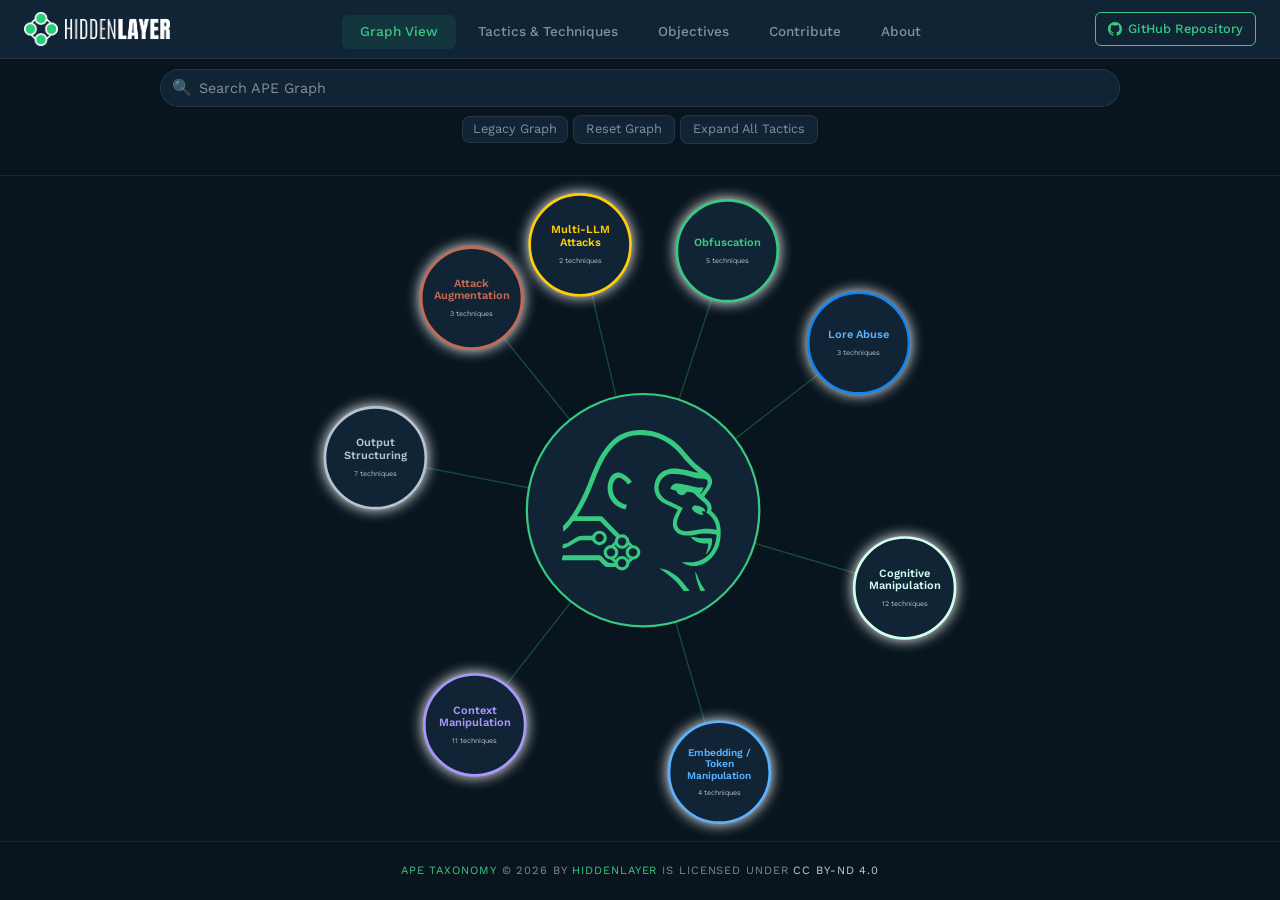
==== commit 99840fed: "Add Legacy Graph View Added v1 legacy graph view back for backwards compatibility." ====
--- a/docs/index.html
+++ b/docs/index.html
@@ -47,6 +47,7 @@
       <button id="graph-clear-btn" aria-label="Clear search">&#x2715;</button>
     </div>
     <div class="graph-action-buttons">
+      <button id="graph-legacy-btn" aria-label="Legacy graph view">Legacy Graph</button>
       <button id="graph-reset-btn" aria-label="Reset graph view">Reset Graph</button>
       <button id="graph-expand-all-btn" aria-label="Expand all tactics">Expand All Tactics</button>
     </div>
@@ -79,4 +80,3 @@
   
 </body>
 </html>
-
--- a/docs/css/main.css
+++ b/docs/css/main.css
@@ -1671,6 +1671,7 @@
   gap: 10px;
 }
 
+#graph-legacy-btn,
 #graph-reset-btn {
   background: var(--bg-card);
   border: 1px solid var(--border);
@@ -1684,6 +1685,7 @@
   transition: color var(--transition), border-color var(--transition);
 }
 
+#graph-legacy-btn:hover,
 #graph-reset-btn:hover {
   color: var(--accent);
   border-color: var(--accent);
